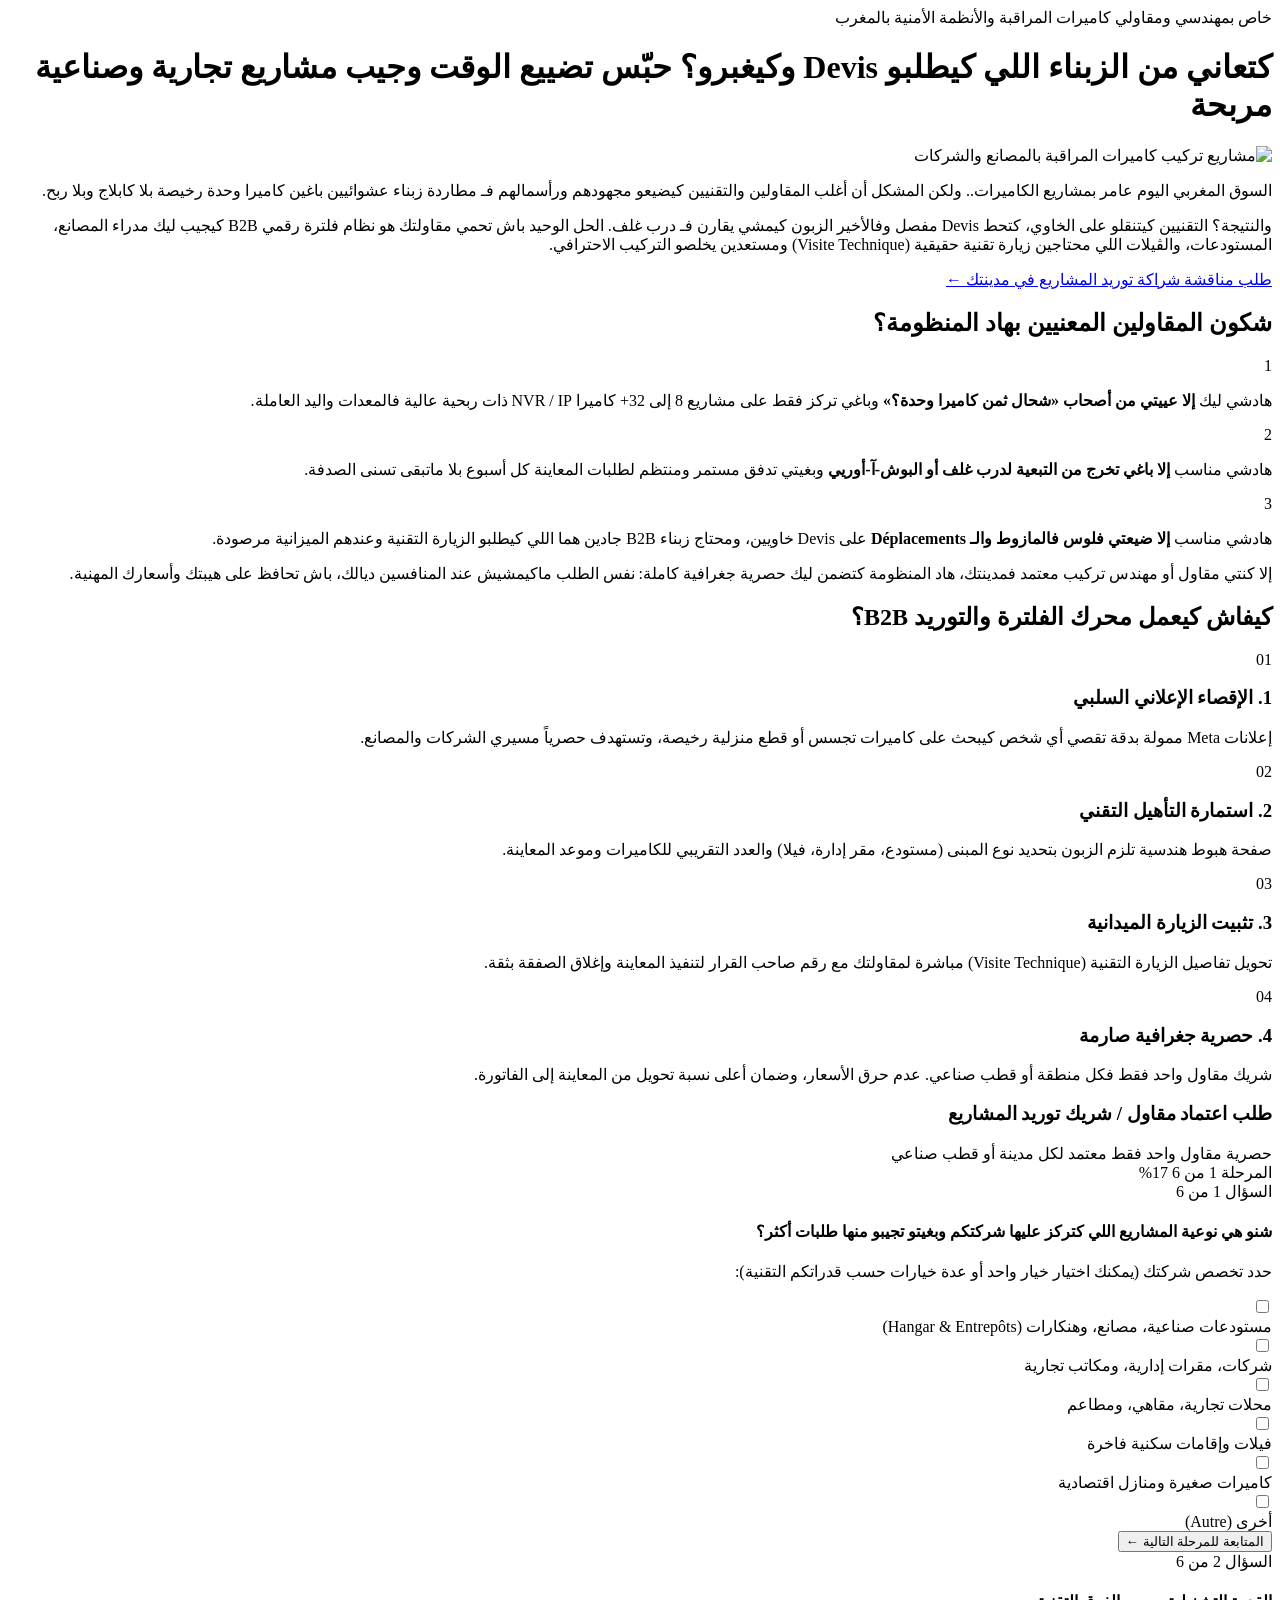
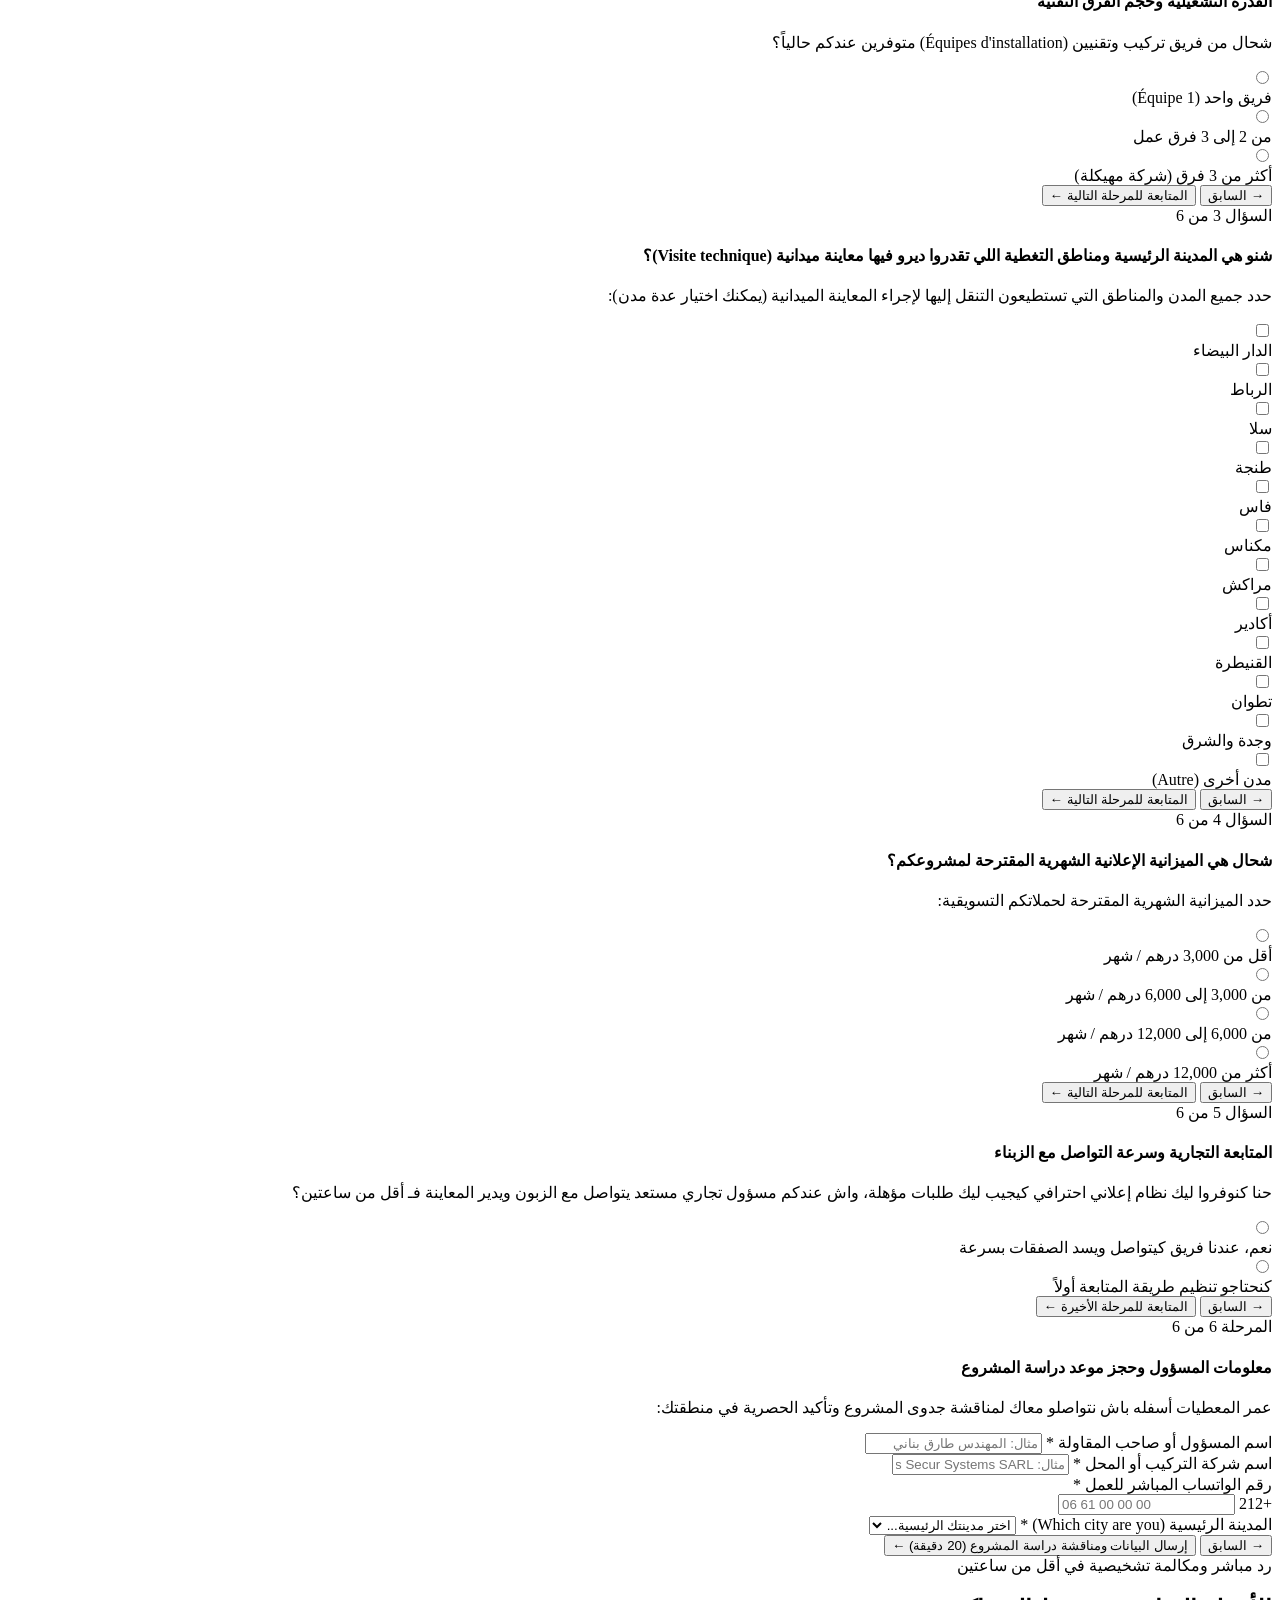
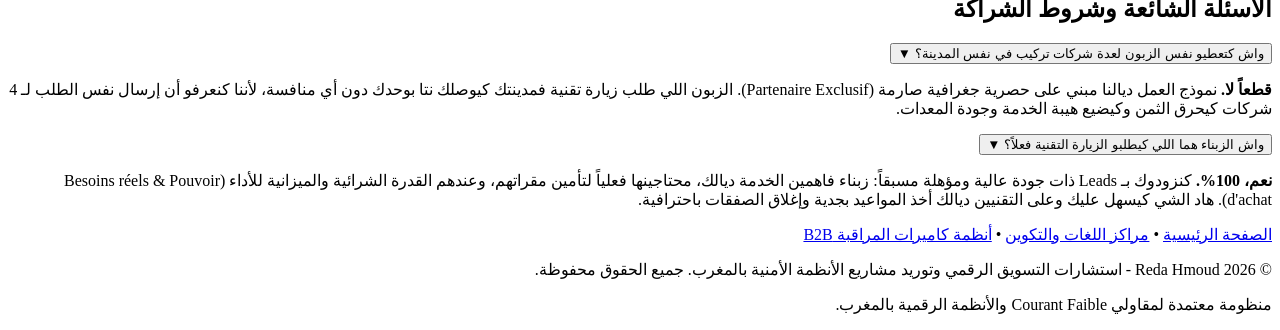
==== camera-securite.html @ 13c9cf86 "change all website" ====
<!DOCTYPE html>
<html lang="ar" dir="rtl">
<head>
  <meta charset="UTF-8">
  <meta name="viewport" content="width=device-width, initial-scale=1.0">
  <title>خطة توريد مشاريع كاميرات المراقبة B2B للمقاولين بالمغرب | رضا حمود</title>
  <meta name="description" content="منظومة توريد مشاريع أنظمة المراقبة بالفيديو والحماية B2B لمقاولي ومهندسي الكاميرات بالمغرب: مصانع، مستودعات، محلات تجارية، وفيلات فاخرة مع زيارات تقنية مؤكدة.">

  <!-- Favicon -->
  <link rel="icon" href="data:image/svg+xml,<svg xmlns='http://www.w3.org/2000/svg' viewBox='0 0 100 100'><circle cx='50' cy='50' r='45' fill='%230f2942'/><path d='M50 22 L75 34 L75 55 C75 70 50 82 50 82 C50 82 25 70 25 55 L25 34 Z' fill='%2316a34a'/></svg>">

  <!-- Open Graph -->
  <meta property="og:title" content="توريد مشاريع كاميرات المراقبة B2B لمقاولي ومهندسي الأنظمة الأمنية بالمغرب">
  <meta property="og:description" content="حبّس تضييع الوقت مع الفضوليين. استقبل طلبات تركيب ومعاينات ميدانية لمشاريع صناعية وتجارية مربحة.">
  <meta property="og:type" content="website">

  <!-- Google Fonts: Cairo & Alexandria -->
  <link rel="preconnect" href="https://fonts.googleapis.com">
  <link rel="preconnect" href="https://fonts.gstatic.com" crossorigin>
  <link href="https://fonts.googleapis.com/css2?family=Cairo:wght@400;500;600;700;800;900&family=Alexandria:wght@400;600;700;800&display=swap" rel="stylesheet">

  <!-- Main Stylesheet (Matching Centre de Langue Aesthetic) -->
  <link rel="stylesheet" href="assets/css/security-b2b.css">
</head>
<body>

  <div class="page-wrapper">

    <!-- MAIN ELEVATED CONTAINER CARD -->
    <main class="main-card">

      <!-- 1. TARGET CALLOUT PILL -->
      <div class="target-callout-wrapper">
        <div class="target-pill">
          <span>خاص بمهندسي ومقاولي كاميرات المراقبة والأنظمة الأمنية بالمغرب</span>
        </div>
      </div>

      <!-- 2. THE BIG PAIN HEADLINE -->
      <h1 class="main-headline">
        كتعاني من الزبناء اللي كيطلبو Devis وكيغبرو؟ <span class="highlight-amber">حبّس تضييع الوقت وجيب مشاريع تجارية وصناعية مربحة</span>
      </h1>

      <!-- 3. HERO UNIFIED CARD (IMAGE FIRST + TEXT DIRECTLY BENEATH) -->
      <section class="hero-unified-card" aria-label="عرض توضيحي لمشاريع أنظمة المراقبة">
        <div class="hero-image-wrap">
          <img 
            src="assets/images/camera-hero.jpg" 
            alt="مشاريع تركيب كاميرات المراقبة بالمصانع والشركات" 
            class="hero-classroom-img"
            loading="eager"
          >
        </div>

        <div class="brutal-subheadline">
          <p>السوق المغربي اليوم عامر بمشاريع الكاميرات.. ولكن المشكل أن أغلب المقاولين والتقنيين كيضيعو مجهودهم ورأسمالهم فـ مطاردة زبناء عشوائيين باغين كاميرا وحدة رخيصة بلا كابلاج وبلا ربح.</p>
          <p>والنتيجة؟ التقنيين كيتنقلو على الخاوي، كتحط Devis مفصل وفالأخير الزبون كيمشي يقارن فـ درب غلف. الحل الوحيد باش تحمي مقاولتك هو نظام فلترة رقمي B2B كيجيب ليك مدراء المصانع، المستودعات، والڤيلات اللي محتاجين زيارة تقنية حقيقية (Visite Technique) ومستعدين يخلصو التركيب الاحترافي.</p>
        </div>
      </section>

      <!-- 4. FAST-JUMP CTA BUTTON -->
      <div class="fast-jump-cta-wrap">
        <a href="#applicationSection" class="fast-jump-cta-btn">
          <span>طلب مناقشة شراكة توريد المشاريع في مدينتك</span>
          <span class="cta-arrow">←</span>
        </a>
      </div>

      <!-- 5. THE 3 QUALIFICATION SEGMENTATION CARDS -->
      <section class="segmentation-section">
        <h2 class="section-title-pill">
          <span>شكون المقاولين المعنيين بهاد المنظومة؟</span>
        </h2>

        <div class="cards-stack">
          <!-- Card 1 -->
          <div class="qualification-card">
            <div class="card-badge-num">1</div>
            <p>
              هادشي ليك <strong>إلا عييتي من أصحاب «شحال ثمن كاميرا وحدة؟»</strong> وباغي تركز فقط على مشاريع 8 إلى 32+ كاميرا NVR / IP ذات ربحية عالية فالمعدات واليد العاملة.
            </p>
          </div>

          <!-- Card 2 -->
          <div class="qualification-card">
            <div class="card-badge-num">2</div>
            <p>
              هادشي مناسب <strong>إلا باغي تخرج من التبعية لدرب غلف أو البوش-آ-أوريي</strong> وبغيتي تدفق مستمر ومنتظم لطلبات المعاينة كل أسبوع بلا ماتبقى تسنى الصدفة.
            </p>
          </div>

          <!-- Card 3 -->
          <div class="qualification-card">
            <div class="card-badge-num">3</div>
            <p>
              هادشي مناسب <strong>إلا ضيعتي فلوس فالمازوط والـ Déplacements</strong> على Devis خاويين، ومحتاج زبناء B2B جادين هما اللي كيطلبو الزيارة التقنية وعندهم الميزانية مرصودة.
            </p>
          </div>
        </div>
      </section>

      <!-- 6. THE BRIDGE / TRANSITION TEXT -->
      <div class="bridge-box">
        <p class="bridge-text">
          إلا كنتي مقاول أو مهندس تركيب معتمد فمدينتك، هاد المنظومة كتضمن ليك حصرية جغرافية كاملة: نفس الطلب ماكيمشيش عند المنافسين ديالك، باش تحافظ على هيبتك وأسعارك المهنية.
        </p>
      </div>

      <!-- 7. 4-PILLAR FILTRATION ENGINE -->
      <section class="engine-section">
        <h2 class="section-title-pill">
          <span>كيفاش كيعمل محرك الفلترة والتوريد B2B؟</span>
        </h2>

        <div class="engine-grid-2col">
          <div class="engine-card">
            <div class="engine-card-header">
              <span class="engine-step-icon">01</span>
              <h3 class="engine-card-title">1. الإقصاء الإعلاني السلبي</h3>
            </div>
            <p class="engine-card-desc">
              إعلانات Meta ممولة بدقة تقصي أي شخص كيبحث على كاميرات تجسس أو قطع منزلية رخيصة، وتستهدف حصرياً مسيري الشركات والمصانع.
            </p>
          </div>

          <div class="engine-card">
            <div class="engine-card-header">
              <span class="engine-step-icon">02</span>
              <h3 class="engine-card-title">2. استمارة التأهيل التقني</h3>
            </div>
            <p class="engine-card-desc">
              صفحة هبوط هندسية تلزم الزبون بتحديد نوع المبنى (مستودع، مقر إدارة، فيلا) والعدد التقريبي للكاميرات وموعد المعاينة.
            </p>
          </div>

          <div class="engine-card">
            <div class="engine-card-header">
              <span class="engine-step-icon">03</span>
              <h3 class="engine-card-title">3. تثبيت الزيارة الميدانية</h3>
            </div>
            <p class="engine-card-desc">
              تحويل تفاصيل الزيارة التقنية (Visite Technique) مباشرة لمقاولتك مع رقم صاحب القرار لتنفيذ المعاينة وإغلاق الصفقة بثقة.
            </p>
          </div>

          <div class="engine-card">
            <div class="engine-card-header">
              <span class="engine-step-icon">04</span>
              <h3 class="engine-card-title">4. حصرية جغرافية صارمة</h3>
            </div>
            <p class="engine-card-desc">
              شريك مقاول واحد فقط فكل منطقة أو قطب صناعي. عدم حرق الأسعار، وضمان أعلى نسبة تحويل من المعاينة إلى الفاتورة.
            </p>
          </div>
        </div>
      </section>

      <!-- 8. THE MAIN MULTI-STEP APPLICATION FORM SECTION -->
      <section class="booking-main-wrapper" id="applicationSection">
        <div class="booking-header">
          <h3 class="booking-title">طلب اعتماد مقاول / شريك توريد المشاريع</h3>
          <div class="scarcity-pill">
            <span>حصرية مقاول واحد فقط معتمد لكل مدينة أو قطب صناعي</span>
          </div>
        </div>

        <div class="form-status-alert" id="formAlertBox"></div>

        <!-- Multi-Step Form Container -->
        <form id="securityAppForm" class="multistep-form-container" novalidate>

          <!-- Progress bar & step indicator -->
          <div class="form-progress-wrap">
            <div class="progress-info-row">
              <span class="step-indicator-text" id="stepIndicatorText">المرحلة 1 من 6</span>
              <span class="step-percentage-text" id="stepPercentageText">17%</span>
            </div>
            <div class="progress-bar-track">
              <div class="progress-bar-fill" id="progressBarFill" style="width: 17%;"></div>
            </div>
          </div>

          <!-- Step 1: Project Selection (Filtre نوعية المشاريع) -->
          <div class="form-step active" data-step="1">
            <div class="step-header-box">
              <span class="step-badge">السؤال 1 من 6</span>
              <h4 class="step-question-title">شنو هي نوعية المشاريع اللي كتركز عليها شركتكم وبغيتو تجيبو منها طلبات أكثر؟</h4>
              <p class="step-question-desc">حدد تخصص شركتك (يمكنك اختيار خيار واحد أو عدة خيارات حسب قدراتكم التقنية):</p>
            </div>

            <div class="options-grid">
              <label class="option-card checkbox-type">
                <input type="checkbox" name="project_focus" value="مستودعات صناعية، مصانع، وهنكارات (Hangar & Entrepôts)">
                <div class="option-content">
                  <span class="option-indicator"></span>
                  <span class="option-label">مستودعات صناعية، مصانع، وهنكارات (Hangar & Entrepôts)</span>
                </div>
              </label>

              <label class="option-card checkbox-type">
                <input type="checkbox" name="project_focus" value="شركات، مقرات إدارية، ومكاتب تجارية">
                <div class="option-content">
                  <span class="option-indicator"></span>
                  <span class="option-label">شركات، مقرات إدارية، ومكاتب تجارية</span>
                </div>
              </label>

              <label class="option-card checkbox-type">
                <input type="checkbox" name="project_focus" value="محلات تجارية، مقاهي، ومطاعم">
                <div class="option-content">
                  <span class="option-indicator"></span>
                  <span class="option-label">محلات تجارية، مقاهي، ومطاعم</span>
                </div>
              </label>

              <label class="option-card checkbox-type">
                <input type="checkbox" name="project_focus" value="فيلات وإقامات سكنية فاخرة">
                <div class="option-content">
                  <span class="option-indicator"></span>
                  <span class="option-label">فيلات وإقامات سكنية فاخرة</span>
                </div>
              </label>

              <label class="option-card checkbox-type">
                <input type="checkbox" name="project_focus" value="كاميرات صغيرة ومنازل اقتصادية">
                <div class="option-content">
                  <span class="option-indicator"></span>
                  <span class="option-label">كاميرات صغيرة ومنازل اقتصادية</span>
                </div>
              </label>

              <label class="option-card checkbox-type">
                <input type="checkbox" name="project_focus" value="أخرى" id="projectAutreCheckbox">
                <div class="option-content">
                  <span class="option-indicator"></span>
                  <span class="option-label">أخرى (Autre)</span>
                </div>
              </label>
            </div>

            <div class="autre-specify-wrap" id="autreProjectWrap" style="display: none;">
              <input type="text" id="autreProjectInput" class="form-input" placeholder="حدد نوع المشاريع الأخرى التي تنفذونها...">
            </div>

            <div class="step-actions single-next">
              <button type="button" class="step-btn next-btn" data-next="2">
                <span>المتابعة للمرحلة التالية</span>
                <span class="btn-arrow">←</span>
              </button>
            </div>
          </div>

          <!-- Step 2: Operational Capacity (القدرة التشغيلية - فرق التركيب) -->
          <div class="form-step" data-step="2">
            <div class="step-header-box">
              <span class="step-badge">السؤال 2 من 6</span>
              <h4 class="step-question-title">القدرة التشغيلية وحجم الفرق التقنية</h4>
              <p class="step-question-desc">شحال من فريق تركيب وتقنيين (Équipes d'installation) متوفرين عندكم حالياً؟</p>
            </div>

            <div class="options-grid">
              <label class="option-card">
                <input type="radio" name="team_capacity" value="فريق واحد (1 Équipe)">
                <div class="option-content">
                  <span class="option-indicator"></span>
                  <span class="option-label">فريق واحد (1 Équipe)</span>
                </div>
              </label>

              <label class="option-card">
                <input type="radio" name="team_capacity" value="من 2 إلى 3 فرق عمل">
                <div class="option-content">
                  <span class="option-indicator"></span>
                  <span class="option-label">من 2 إلى 3 فرق عمل</span>
                </div>
              </label>

              <label class="option-card">
                <input type="radio" name="team_capacity" value="أكثر من 3 فرق (شركة مهيكلة)">
                <div class="option-content">
                  <span class="option-indicator"></span>
                  <span class="option-label">أكثر من 3 فرق (شركة مهيكلة)</span>
                </div>
              </label>
            </div>

            <div class="step-actions">
              <button type="button" class="step-btn prev-btn" data-prev="1">
                <span class="btn-arrow">→</span>
                <span>السابق</span>
              </button>
              <button type="button" class="step-btn next-btn" data-next="3">
                <span>المتابعة للمرحلة التالية</span>
                <span class="btn-arrow">←</span>
              </button>
            </div>
          </div>

          <!-- Step 3: Geographic Coverage (مناطق ومدن التغطية - خيارات متعددة منفصلة) -->
          <div class="form-step" data-step="3">
            <div class="step-header-box">
              <span class="step-badge">السؤال 3 من 6</span>
              <h4 class="step-question-title">شنو هي المدينة الرئيسية ومناطق التغطية اللي تقدروا ديرو فيها معاينة ميدانية (Visite technique)؟</h4>
              <p class="step-question-desc">حدد جميع المدن والمناطق التي تستطيعون التنقل إليها لإجراء المعاينة الميدانية (يمكنك اختيار عدة مدن):</p>
            </div>

            <div class="cities-grid">
              <label class="option-card checkbox-type">
                <input type="checkbox" name="coverage_cities" value="الدار البيضاء">
                <div class="option-content">
                  <span class="option-indicator"></span>
                  <span class="option-label">الدار البيضاء</span>
                </div>
              </label>

              <label class="option-card checkbox-type">
                <input type="checkbox" name="coverage_cities" value="الرباط">
                <div class="option-content">
                  <span class="option-indicator"></span>
                  <span class="option-label">الرباط</span>
                </div>
              </label>

              <label class="option-card checkbox-type">
                <input type="checkbox" name="coverage_cities" value="سلا">
                <div class="option-content">
                  <span class="option-indicator"></span>
                  <span class="option-label">سلا</span>
                </div>
              </label>

              <label class="option-card checkbox-type">
                <input type="checkbox" name="coverage_cities" value="طنجة">
                <div class="option-content">
                  <span class="option-indicator"></span>
                  <span class="option-label">طنجة</span>
                </div>
              </label>

              <label class="option-card checkbox-type">
                <input type="checkbox" name="coverage_cities" value="فاس">
                <div class="option-content">
                  <span class="option-indicator"></span>
                  <span class="option-label">فاس</span>
                </div>
              </label>

              <label class="option-card checkbox-type">
                <input type="checkbox" name="coverage_cities" value="مكناس">
                <div class="option-content">
                  <span class="option-indicator"></span>
                  <span class="option-label">مكناس</span>
                </div>
              </label>

              <label class="option-card checkbox-type">
                <input type="checkbox" name="coverage_cities" value="مراكش">
                <div class="option-content">
                  <span class="option-indicator"></span>
                  <span class="option-label">مراكش</span>
                </div>
              </label>

              <label class="option-card checkbox-type">
                <input type="checkbox" name="coverage_cities" value="أكادير">
                <div class="option-content">
                  <span class="option-indicator"></span>
                  <span class="option-label">أكادير</span>
                </div>
              </label>

              <label class="option-card checkbox-type">
                <input type="checkbox" name="coverage_cities" value="القنيطرة">
                <div class="option-content">
                  <span class="option-indicator"></span>
                  <span class="option-label">القنيطرة</span>
                </div>
              </label>

              <label class="option-card checkbox-type">
                <input type="checkbox" name="coverage_cities" value="تطوان">
                <div class="option-content">
                  <span class="option-indicator"></span>
                  <span class="option-label">تطوان</span>
                </div>
              </label>

              <label class="option-card checkbox-type">
                <input type="checkbox" name="coverage_cities" value="وجدة والشرق">
                <div class="option-content">
                  <span class="option-indicator"></span>
                  <span class="option-label">وجدة والشرق</span>
                </div>
              </label>

              <label class="option-card checkbox-type">
                <input type="checkbox" name="coverage_cities" value="أخرى" id="cityCoverageAutreCheckbox">
                <div class="option-content">
                  <span class="option-indicator"></span>
                  <span class="option-label">مدن أخرى (Autre)</span>
                </div>
              </label>
            </div>

            <div class="autre-specify-wrap" id="cityCoverageAutreWrap" style="display: none;">
              <input type="text" id="cityCoverageAutreInput" class="form-input" placeholder="اكتب أسماء المدن والمناطق الأخرى...">
            </div>

            <div class="step-actions">
              <button type="button" class="step-btn prev-btn" data-prev="2">
                <span class="btn-arrow">→</span>
                <span>السابق</span>
              </button>
              <button type="button" class="step-btn next-btn" data-next="4">
                <span>المتابعة للمرحلة التالية</span>
                <span class="btn-arrow">←</span>
              </button>
            </div>
          </div>

          <!-- Step 4: Monthly Ad Budget (الميزانية الإعلانية الشهرية المقترحة) -->
          <div class="form-step" data-step="4">
            <div class="step-header-box">
              <span class="step-badge">السؤال 4 من 6</span>
              <h4 class="step-question-title">شحال هي الميزانية الإعلانية الشهرية المقترحة لمشروعكم؟</h4>
              <p class="step-question-desc">حدد الميزانية الشهرية المقترحة لحملاتكم التسويقية:</p>
            </div>

            <div class="options-grid">
              <label class="option-card">
                <input type="radio" name="ad_budget" value="أقل من 3,000 درهم / شهر">
                <div class="option-content">
                  <span class="option-indicator"></span>
                  <span class="option-label">أقل من 3,000 درهم / شهر</span>
                </div>
              </label>

              <label class="option-card">
                <input type="radio" name="ad_budget" value="من 3,000 إلى 6,000 درهم / شهر">
                <div class="option-content">
                  <span class="option-indicator"></span>
                  <span class="option-label">من 3,000 إلى 6,000 درهم / شهر</span>
                </div>
              </label>

              <label class="option-card">
                <input type="radio" name="ad_budget" value="من 6,000 إلى 12,000 درهم / شهر">
                <div class="option-content">
                  <span class="option-indicator"></span>
                  <span class="option-label">من 6,000 إلى 12,000 درهم / شهر</span>
                </div>
              </label>

              <label class="option-card">
                <input type="radio" name="ad_budget" value="أكثر من 12,000 درهم / شهر">
                <div class="option-content">
                  <span class="option-indicator"></span>
                  <span class="option-label">أكثر من 12,000 درهم / شهر</span>
                </div>
              </label>
            </div>

            <div class="step-actions">
              <button type="button" class="step-btn prev-btn" data-prev="3">
                <span class="btn-arrow">→</span>
                <span>السابق</span>
              </button>
              <button type="button" class="step-btn next-btn" data-next="5">
                <span>المتابعة للمرحلة التالية</span>
                <span class="btn-arrow">←</span>
              </button>
            </div>
          </div>

          <!-- Step 5: Sales Process Alignment (المتابعة التجارية وسرعة التواصل) -->
          <div class="form-step" data-step="5">
            <div class="step-header-box">
              <span class="step-badge">السؤال 5 من 6</span>
              <h4 class="step-question-title">المتابعة التجارية وسرعة التواصل مع الزبناء</h4>
              <p class="step-question-desc">حنا كنوفروا ليك نظام إعلاني احترافي كيجيب ليك طلبات مؤهلة، واش عندكم مسؤول تجاري مستعد يتواصل مع الزبون ويدير المعاينة فـ أقل من ساعتين؟</p>
            </div>

            <div class="options-grid">
              <label class="option-card">
                <input type="radio" name="sales_process" value="نعم، عندنا فريق كيتواصل ويسد الصفقات بسرعة">
                <div class="option-content">
                  <span class="option-indicator"></span>
                  <span class="option-label">نعم، عندنا فريق كيتواصل ويسد الصفقات بسرعة</span>
                </div>
              </label>

              <label class="option-card">
                <input type="radio" name="sales_process" value="كنحتاجو تنظيم طريقة المتابعة أولاً">
                <div class="option-content">
                  <span class="option-indicator"></span>
                  <span class="option-label">كنحتاجو تنظيم طريقة المتابعة أولاً</span>
                </div>
              </label>
            </div>

            <div class="step-actions">
              <button type="button" class="step-btn prev-btn" data-prev="4">
                <span class="btn-arrow">→</span>
                <span>السابق</span>
              </button>
              <button type="button" class="step-btn next-btn" data-next="6">
                <span>المتابعة للمرحلة الأخيرة</span>
                <span class="btn-arrow">←</span>
              </button>
            </div>
          </div>

          <!-- Step 6: Contact Details & Strategic Session (معلومات المسؤول وحجز الموعد) -->
          <div class="form-step" data-step="6">
            <div class="step-header-box">
              <span class="step-badge">المرحلة 6 من 6</span>
              <h4 class="step-question-title">معلومات المسؤول وحجز موعد دراسة المشروع</h4>
              <p class="step-question-desc">عمر المعطيات أسفله باش نتواصلو معاك لمناقشة جدوى المشروع وتأكيد الحصرية في منطقتك:</p>
            </div>

            <div class="contact-fields-wrap">
              <!-- Full Name -->
              <div class="form-group">
                <label for="installerName" class="form-label">
                  <span>اسم المسؤول أو صاحب المقاولة</span>
                  <span class="required-star">*</span>
                </label>
                <input type="text" id="installerName" class="form-input" placeholder="مثال: المهندس طارق بناني" required>
              </div>

              <!-- Business Name -->
              <div class="form-group">
                <label for="installerCompany" class="form-label">
                  <span>اسم شركة التركيب أو المحل</span>
                  <span class="required-star">*</span>
                </label>
                <input type="text" id="installerCompany" class="form-input" placeholder="مثال: Atlas Secur Systems SARL" required>
              </div>

              <!-- Direct WhatsApp Number -->
              <div class="form-group">
                <label for="installerPhone" class="form-label">
                  <span>رقم الواتساب المباشر للعمل</span>
                  <span class="required-star">*</span>
                </label>
                <div class="phone-input-wrap">
                  <span class="phone-country-code">+212</span>
                  <input type="tel" id="installerPhone" class="form-input phone-input" placeholder="06 61 00 00 00" required>
                </div>
              </div>

              <!-- City Dropdown with separated cities -->
              <div class="form-group">
                <label for="installerCity" class="form-label">
                  <span>المدينة الرئيسية (Which city are you)</span>
                  <span class="required-star">*</span>
                </label>
                <select id="installerCity" class="form-select" required>
                  <option value="" disabled selected>اختر مدينتك الرئيسية...</option>
                  <option value="الدار البيضاء">الدار البيضاء</option>
                  <option value="الرباط">الرباط</option>
                  <option value="سلا">سلا</option>
                  <option value="طنجة">طنجة</option>
                  <option value="فاس">فاس</option>
                  <option value="مكناس">مكناس</option>
                  <option value="مراكش">مراكش</option>
                  <option value="أكادير">أكادير</option>
                  <option value="القنيطرة">القنيطرة</option>
                  <option value="تطوان">تطوان</option>
                  <option value="وجدة">وجدة</option>
                  <option value="مدينة أخرى">مدينة أخرى</option>
                </select>
              </div>

              <!-- Specify City if Autre -->
              <div class="form-group" id="cityAutreWrap" style="display: none;">
                <label for="cityAutreInput" class="form-label">
                  <span>حدد مدينتك:</span>
                  <span class="required-star">*</span>
                </label>
                <input type="text" id="cityAutreInput" class="form-input" placeholder="اكتب اسم مدينتك...">
              </div>
            </div>

            <div class="step-actions">
              <button type="button" class="step-btn prev-btn" data-prev="5">
                <span class="btn-arrow">→</span>
                <span>السابق</span>
              </button>
              <button type="submit" class="cta-submit-btn" id="btnSubmitForm">
                <span>إرسال البيانات ومناقشة دراسة المشروع (20 دقيقة)</span>
                <span class="cta-arrow">←</span>
              </button>
            </div>

            <!-- Trust Guarantees -->
            <div class="form-guarantee-row">
              <div class="guarantee-item">
                <span>رد مباشر ومكالمة تشخيصية في أقل من ساعتين</span>
              </div>
            </div>

          </div>

        </form>
      </section>

      <!-- 9. FAQ ACCORDION SECTION -->
      <section class="faq-main-wrapper" id="faqSection">
        <h2 class="section-title-pill">
          <span>الأسئلة الشائعة وشروط الشراكة</span>
        </h2>

        <div class="faq-accordion-list">
          <!-- FAQ 1 -->
          <div class="faq-item-card open">
            <button type="button" class="faq-question-btn">
              <span>واش كتعطيو نفس الزبون لعدة شركات تركيب في نفس المدينة؟</span>
              <span class="faq-chevron">▼</span>
            </button>
            <div class="faq-answer-pane">
              <p>
                <strong>قطعاً لا.</strong> نموذج العمل ديالنا مبني على حصرية جغرافية صارمة (Partenaire Exclusif). الزبون اللي طلب زيارة تقنية فمدينتك كيوصلك نتا بوحدك دون أي منافسة، لأننا كنعرفو أن إرسال نفس الطلب لـ 4 شركات كيحرق الثمن وكيضيع هيبة الخدمة وجودة المعدات.
              </p>
            </div>
          </div>

          <!-- FAQ 2 -->
          <div class="faq-item-card">
            <button type="button" class="faq-question-btn">
              <span>واش الزبناء هما اللي كيطلبو الزيارة التقنية فعلاً؟</span>
              <span class="faq-chevron">▼</span>
            </button>
            <div class="faq-answer-pane">
              <p>
                <strong>نعم، 100%.</strong> كنزودوك بـ Leads ذات جودة عالية ومؤهلة مسبقاً: زبناء فاهمين الخدمة ديالك، محتاجينها فعلياً لتأمين مقراتهم، وعندهم القدرة الشرائية والميزانية للأداء (Besoins réels & Pouvoir d'achat). هاد الشي كيسهل عليك وعلى التقنيين ديالك أخذ المواعيد بجدية وإغلاق الصفقات باحترافية.
              </p>
            </div>
          </div>
        </div>
      </section>

      <!-- 10. MINIMAL TRUST FOOTER -->
      <footer class="minimal-footer">
        <div class="footer-platform-nav">
          <a href="index.html" class="footer-platform-link">الصفحة الرئيسية</a>
          <span class="footer-sep">•</span>
          <a href="centre-de-langue.html" class="footer-platform-link">مراكز اللغات والتكوين</a>
          <span class="footer-sep">•</span>
          <a href="camera-securite.html" class="footer-platform-link">أنظمة كاميرات المراقبة B2B</a>
        </div>
        <p>© 2026 Reda Hmoud - استشارات التسويق الرقمي وتوريد مشاريع الأنظمة الأمنية بالمغرب. جميع الحقوق محفوظة.</p>
        <p>منظومة معتمدة لمقاولي Courant Faible والأنظمة الرقمية بالمغرب.</p>
      </footer>

    </main>

  </div>

  <!-- Scripts -->
  <script src="assets/js/security-b2b.js"></script>
</body>
</html>
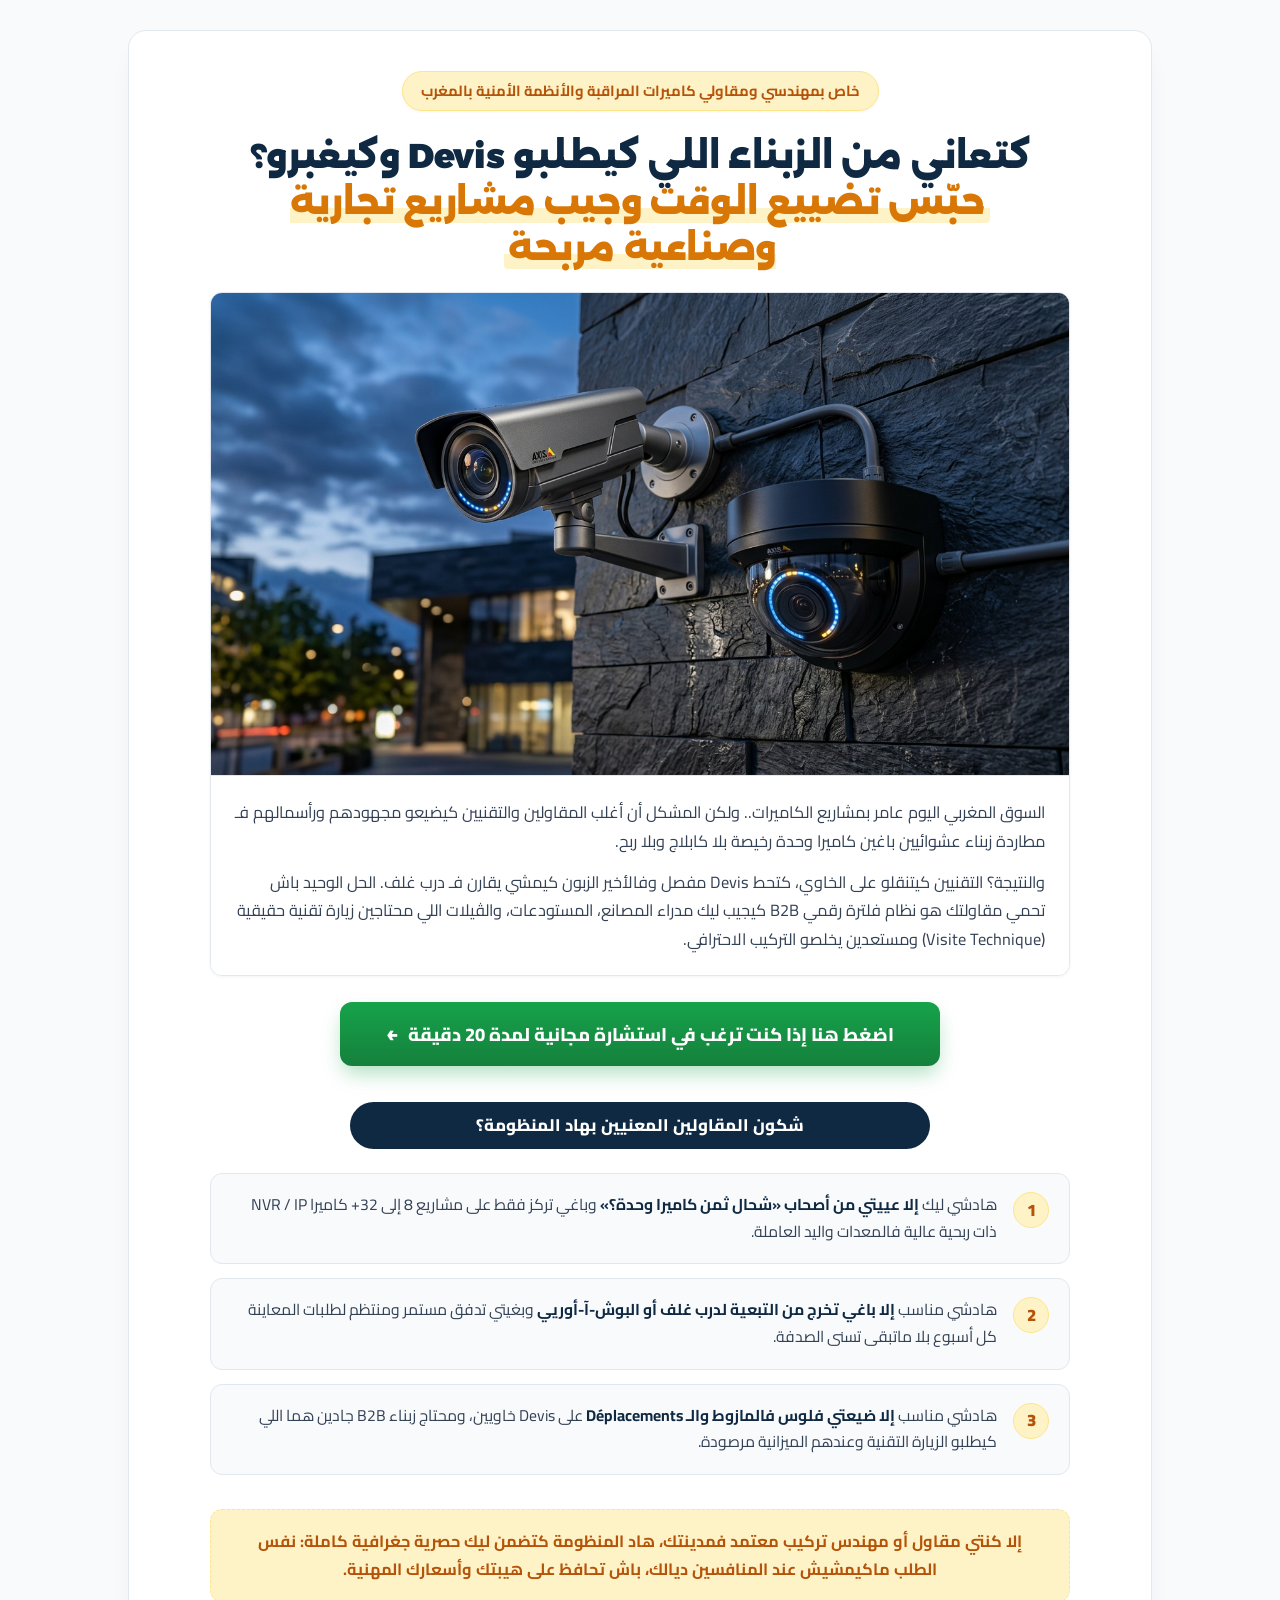
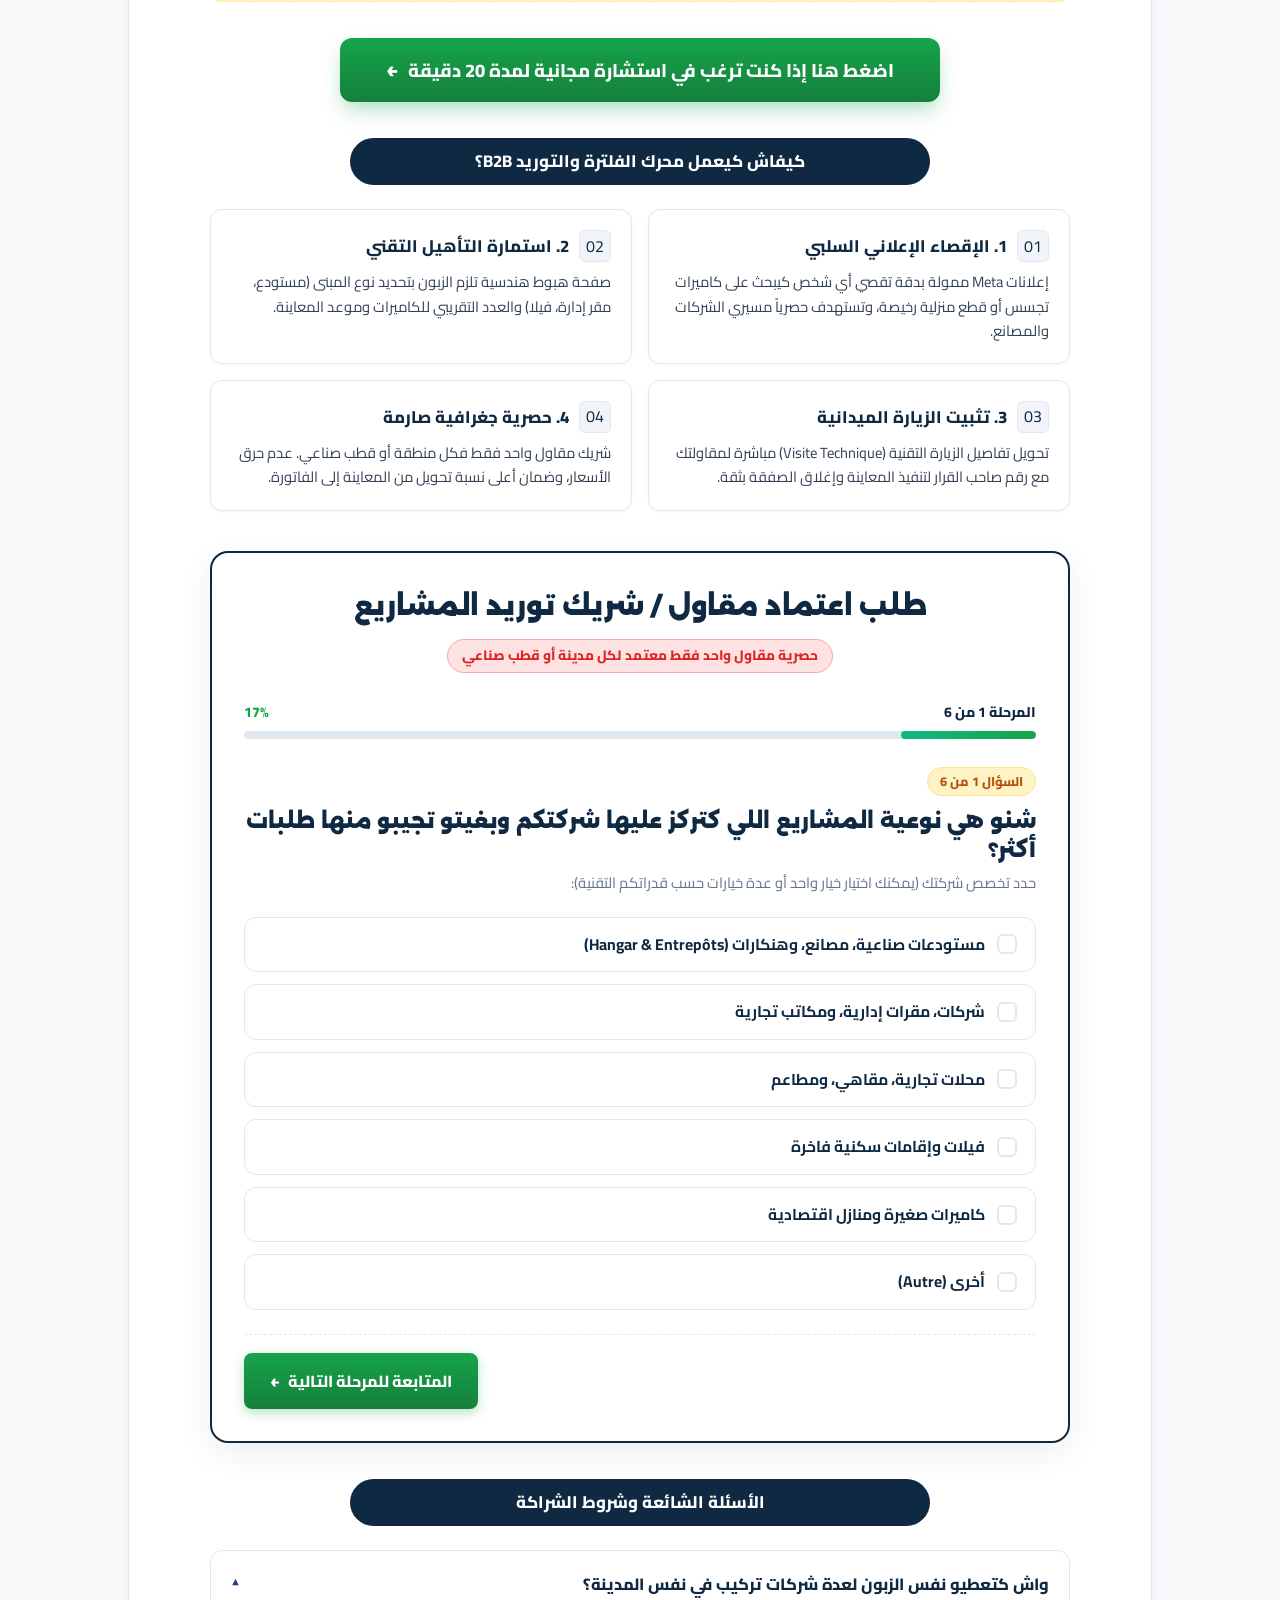
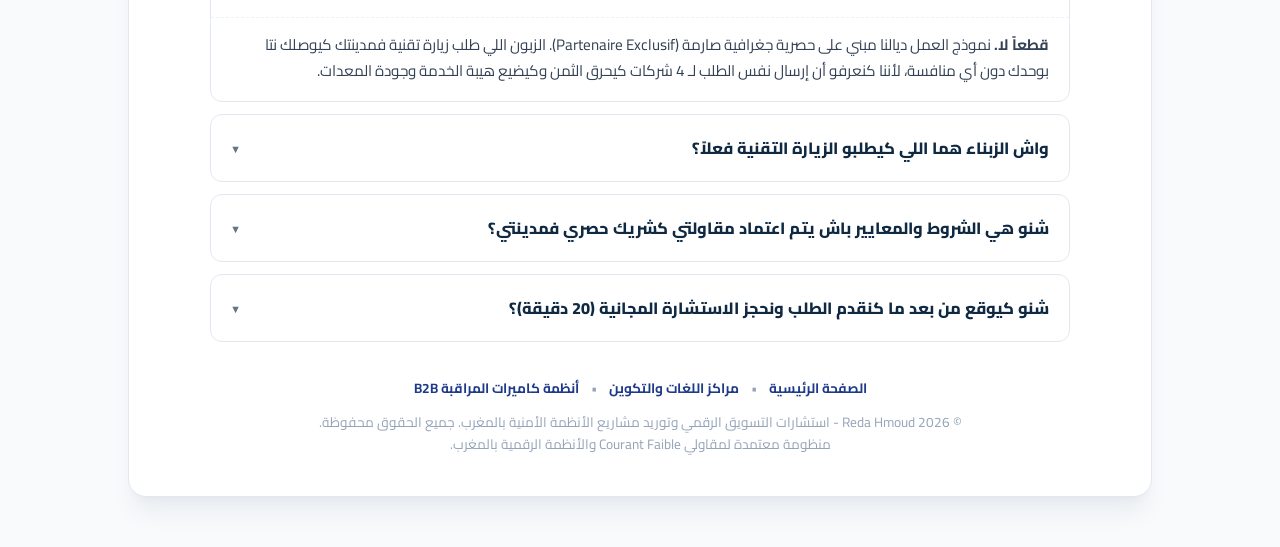
==== commit 5fc34785: "update" ====
--- a/camera-securite.html
+++ b/camera-securite.html
@@ -61,7 +61,7 @@
       <!-- 4. FAST-JUMP CTA BUTTON -->
       <div class="fast-jump-cta-wrap">
         <a href="#applicationSection" class="fast-jump-cta-btn">
-          <span>طلب مناقشة شراكة توريد المشاريع في مدينتك</span>
+          <span>اضغط هنا إذا كنت ترغب في استشارة مجانية لمدة 20 دقيقة</span>
           <span class="cta-arrow">←</span>
         </a>
       </div>
@@ -104,6 +104,14 @@
         <p class="bridge-text">
           إلا كنتي مقاول أو مهندس تركيب معتمد فمدينتك، هاد المنظومة كتضمن ليك حصرية جغرافية كاملة: نفس الطلب ماكيمشيش عند المنافسين ديالك، باش تحافظ على هيبتك وأسعارك المهنية.
         </p>
+      </div>
+
+      <!-- FAST-JUMP CTA BUTTON (AFTER EXCLUSIVITY TEXT) -->
+      <div class="fast-jump-cta-wrap">
+        <a href="#applicationSection" class="fast-jump-cta-btn">
+          <span>اضغط هنا إذا كنت ترغب في استشارة مجانية لمدة 20 دقيقة</span>
+          <span class="cta-arrow">←</span>
+        </a>
       </div>
 
       <!-- 7. 4-PILLAR FILTRATION ENGINE -->
@@ -637,6 +645,32 @@
               </p>
             </div>
           </div>
+
+          <!-- FAQ 3 -->
+          <div class="faq-item-card">
+            <button type="button" class="faq-question-btn">
+              <span>شنو هي الشروط والمعايير باش يتم اعتماد مقاولتي كشريك حصري فمدينتي؟</span>
+              <span class="faq-chevron">▼</span>
+            </button>
+            <div class="faq-answer-pane">
+              <p>
+                <strong>الجودة والجدية أولاً.</strong> كنشترطو توفر خبرة تقنية فعلية فتركيب وتثبيت الكاميرات والأنظمة الأمنية (IP / NVR / Câblage)، مع التزام تام باحترام مواعيد المعاينة الميدانية مع مسؤولي الشركات وتقديم ضمانات ما بعد البيع (SAV). حنا كنجيبو ليك مشاريع ذات قيمة عالية، ودورك هو إتمام العمل بأعلى المعايير المهنية.
+              </p>
+            </div>
+          </div>
+
+          <!-- FAQ 4 -->
+          <div class="faq-item-card">
+            <button type="button" class="faq-question-btn">
+              <span>شنو كيوقع من بعد ما كنقدم الطلب ونحجز الاستشارة المجانية (20 دقيقة)؟</span>
+              <span class="faq-chevron">▼</span>
+            </button>
+            <div class="faq-answer-pane">
+              <p>
+                <strong>جلسة استراتيجية عملية وبلا أي التزام.</strong> كنتواصلو معاك مباشرة في مكالمة هاتفية أو عبر Google Meet لمدة 20 دقيقة: كنتأكدو واش مدينتك أو منطقتك الصناعية باقا شاغرة، كنشوفو نوعية المشاريع اللي محتاجها (مستودعات، مصانع، مقرات شركات...)، وكنشرحو ليك بالتفصيل خطة التوريد ونموذج العمل المشترك باش تقرر واش المنظومة مناسبة لأهداف مقاولتك.
+              </p>
+            </div>
+          </div>
         </div>
       </section>
 
--- a/assets/css/security-b2b.css
+++ b/assets/css/security-b2b.css
@@ -0,0 +1,1066 @@
+/* ==========================================================================
+   B2B CCTV SECURITY INSTALLER LANDING PAGE
+   Stylesheet: assets/css/security-b2b.css
+   Style System: Matches Language Center Landing Page Aesthetic & Conversion Layout
+   Moroccan B2B High-Converting Direct-Response Style
+   ========================================================================== */
+
+@import url('https://fonts.googleapis.com/css2?family=Cairo:wght@400;500;600;700;800;900&family=Alexandria:wght@400;600;700;800&display=swap');
+
+:root {
+  /* Color Palette - Clean Elevated White & Light Slate */
+  --bg-page: #f8fafc;
+  --bg-card: #ffffff;
+  --bg-card-subtle: #f8fafc;
+
+  --text-primary: #0f2942;
+  --text-secondary: #334155;
+  --text-muted: #64748b;
+  --text-light: #94a3b8;
+
+  --brand-navy: #0f2942;
+  --brand-navy-light: #1e3a8a;
+
+  --amber-primary: #d97706;
+  --amber-hover: #b45309;
+  --amber-bg: #fef3c7;
+  --amber-border: #fde68a;
+
+  --emerald-primary: #16a34a;
+  --emerald-hover: #15803d;
+  --emerald-bg: #dcfce7;
+  --emerald-border: #86efac;
+
+  --accent-red: #dc2626;
+  --accent-red-bg: #fee2e2;
+  --accent-red-border: #fca5a5;
+
+  --border-light: #e2e8f0;
+  --border-subtle: #edf2f7;
+
+  /* Shadows */
+  --shadow-sm: 0 1px 3px 0 rgba(15, 41, 66, 0.05);
+  --shadow-md: 0 4px 6px -1px rgba(15, 41, 66, 0.07), 0 2px 4px -2px rgba(15, 41, 66, 0.05);
+  --shadow-card: 0 20px 25px -5px rgba(15, 41, 66, 0.06), 0 8px 10px -6px rgba(15, 41, 66, 0.04);
+  --shadow-cta: 0 10px 20px -3px rgba(22, 163, 74, 0.35);
+
+  /* Radii */
+  --radius-sm: 8px;
+  --radius-md: 12px;
+  --radius-lg: 18px;
+  --radius-pill: 9999px;
+
+  /* Typography */
+  --font-arabic: 'Cairo', 'Alexandria', sans-serif;
+  --font-display: 'Alexandria', 'Cairo', sans-serif;
+}
+
+*, *::before, *::after {
+  box-sizing: border-box;
+  margin: 0;
+  padding: 0;
+}
+
+html {
+  font-size: 16px;
+  scroll-behavior: smooth;
+  direction: rtl;
+}
+
+body {
+  font-family: var(--font-arabic);
+  background-color: var(--bg-page);
+  color: var(--text-primary);
+  line-height: 1.6;
+  direction: rtl;
+  text-align: right;
+  -webkit-font-smoothing: antialiased;
+  -moz-osx-font-smoothing: grayscale;
+  padding: 30px 16px 50px 16px;
+}
+
+/* Page Wrapper - Max 1024px */
+.page-wrapper {
+  width: 100%;
+  max-width: 1024px;
+  margin: 0 auto;
+}
+
+/* Main Elevated Card */
+.main-card {
+  background-color: var(--bg-card);
+  border: 1px solid var(--border-light);
+  border-radius: var(--radius-lg);
+  padding: 40px 36px;
+  box-shadow: var(--shadow-card);
+}
+
+@media (max-width: 768px) {
+  body {
+    padding: 16px 10px 40px 10px;
+  }
+  .main-card {
+    padding: 24px 18px;
+    border-radius: var(--radius-md);
+  }
+}
+
+/* Target Callout Pill */
+.target-callout-wrapper {
+  text-align: center;
+  margin-bottom: 22px;
+}
+
+.target-pill {
+  display: inline-flex;
+  align-items: center;
+  gap: 8px;
+  background-color: var(--amber-bg);
+  border: 1px solid var(--amber-border);
+  color: var(--amber-hover);
+  padding: 7px 18px;
+  border-radius: var(--radius-pill);
+  font-size: 0.92rem;
+  font-weight: 700;
+  box-shadow: 0 1px 3px rgba(217, 119, 6, 0.08);
+}
+
+/* The Big Pain Headline */
+.main-headline {
+  font-family: var(--font-display);
+  font-size: 2.15rem;
+  font-weight: 900;
+  line-height: 1.35;
+  color: var(--text-primary);
+  text-align: center;
+  margin-bottom: 20px;
+  letter-spacing: -0.4px;
+  max-width: 860px;
+  margin-left: auto;
+  margin-right: auto;
+}
+
+.main-headline .highlight-amber {
+  color: var(--amber-primary);
+  background: linear-gradient(180deg, rgba(254, 243, 199, 0) 65%, #fef3c7 65%);
+  padding: 0 4px;
+  border-radius: 4px;
+}
+
+@media (max-width: 768px) {
+  .main-headline {
+    font-size: 1.45rem;
+    line-height: 1.42;
+  }
+}
+
+/* Hero Unified Card: Image First + Brutal Text Beneath */
+.hero-unified-card {
+  max-width: 860px;
+  margin: 0 auto 26px auto;
+  background-color: #ffffff;
+  border: 1.5px solid var(--border-light);
+  border-radius: var(--radius-md);
+  overflow: hidden;
+  box-shadow: var(--shadow-sm);
+}
+
+.hero-image-wrap {
+  width: 100%;
+  overflow: hidden;
+  background-color: #0f172a;
+}
+
+.hero-classroom-img {
+  width: 100%;
+  height: auto;
+  aspect-ratio: 16 / 9;
+  object-fit: cover;
+  display: block;
+  transition: transform 0.3s ease;
+}
+
+.hero-unified-card:hover .hero-classroom-img {
+  transform: scale(1.012);
+}
+
+.hero-unified-card .brutal-subheadline {
+  padding: 22px 24px;
+  font-size: 1.02rem;
+  line-height: 1.75;
+  color: var(--text-secondary);
+  border-top: 1px solid var(--border-light);
+  background-color: #ffffff;
+}
+
+.hero-unified-card .brutal-subheadline p {
+  margin-bottom: 12px;
+}
+
+.hero-unified-card .brutal-subheadline p:last-child {
+  margin-bottom: 0;
+}
+
+/* Fast-Jump CTA Button */
+.fast-jump-cta-wrap {
+  text-align: center;
+  margin: 0 auto 36px auto;
+  max-width: 600px;
+}
+
+.fast-jump-cta-btn {
+  display: flex;
+  align-items: center;
+  justify-content: center;
+  gap: 10px;
+  width: 100%;
+  background: linear-gradient(180deg, #16a34a 0%, #15803d 100%);
+  border: none;
+  color: #ffffff;
+  padding: 16px 20px;
+  border-radius: var(--radius-md);
+  font-size: 1.15rem;
+  font-weight: 800;
+  font-family: var(--font-arabic);
+  cursor: pointer;
+  text-decoration: none;
+  box-shadow: var(--shadow-cta);
+  transition: all 0.2s ease;
+}
+
+.fast-jump-cta-btn:hover {
+  background: linear-gradient(180deg, #15803d 0%, #166534 100%);
+  transform: translateY(-2px);
+  box-shadow: 0 12px 24px -3px rgba(22, 163, 74, 0.45);
+}
+
+.cta-arrow {
+  display: inline-block;
+  font-size: 1.25rem;
+  transition: transform 0.2s ease;
+}
+
+.fast-jump-cta-btn:hover .cta-arrow {
+  transform: translateX(-4px);
+}
+
+/* Section Title Pill */
+.section-title-pill {
+  display: flex;
+  align-items: center;
+  justify-content: center;
+  gap: 8px;
+  background-color: var(--brand-navy);
+  color: #ffffff;
+  padding: 10px 20px;
+  border-radius: var(--radius-pill);
+  font-size: 1.05rem;
+  font-weight: 800;
+  max-width: 580px;
+  margin: 0 auto 24px auto;
+  text-align: center;
+}
+
+/* Qualification & Problems Cards Stack */
+.segmentation-section {
+  max-width: 860px;
+  margin: 0 auto 34px auto;
+}
+
+.cards-stack {
+  display: flex;
+  flex-direction: column;
+  gap: 14px;
+}
+
+.qualification-card {
+  display: flex;
+  align-items: flex-start;
+  gap: 16px;
+  background-color: var(--bg-card-subtle);
+  border: 1.5px solid var(--border-light);
+  border-radius: var(--radius-md);
+  padding: 18px 20px;
+  transition: border-color 0.2s ease, transform 0.2s ease;
+}
+
+.qualification-card:hover {
+  border-color: var(--amber-border);
+  transform: translateX(-3px);
+  background-color: #ffffff;
+}
+
+.card-badge-num {
+  width: 36px;
+  height: 36px;
+  border-radius: 50%;
+  background-color: var(--amber-bg);
+  border: 1.5px solid var(--amber-border);
+  color: var(--amber-hover);
+  display: flex;
+  align-items: center;
+  justify-content: center;
+  font-weight: 900;
+  font-size: 1.05rem;
+  flex-shrink: 0;
+}
+
+.qualification-card p {
+  font-size: 0.98rem;
+  line-height: 1.7;
+  color: var(--text-secondary);
+}
+
+.qualification-card strong {
+  color: var(--text-primary);
+}
+
+/* The Bridge Box */
+.bridge-box {
+  max-width: 860px;
+  margin: 0 auto 36px auto;
+  background-color: var(--amber-bg);
+  border: 1.5px dashed var(--amber-border);
+  border-radius: var(--radius-md);
+  padding: 18px 24px;
+  text-align: center;
+}
+
+.bridge-text {
+  font-size: 1.02rem;
+  font-weight: 700;
+  color: var(--amber-hover);
+  line-height: 1.7;
+}
+
+/* 4-Pillar Filtration Engine */
+.engine-section {
+  max-width: 860px;
+  margin: 0 auto 40px auto;
+}
+
+.engine-grid-2col {
+  display: grid;
+  grid-template-columns: repeat(2, 1fr);
+  gap: 16px;
+}
+
+@media (max-width: 768px) {
+  .engine-grid-2col {
+    grid-template-columns: 1fr;
+  }
+}
+
+.engine-card {
+  background-color: #ffffff;
+  border: 1.5px solid var(--border-light);
+  border-radius: var(--radius-md);
+  padding: 20px;
+  display: flex;
+  flex-direction: column;
+  gap: 8px;
+  box-shadow: var(--shadow-sm);
+  transition: transform 0.2s ease, border-color 0.2s ease;
+}
+
+.engine-card:hover {
+  transform: translateY(-2px);
+  border-color: var(--brand-navy-light);
+}
+
+.engine-card-header {
+  display: flex;
+  align-items: center;
+  gap: 10px;
+}
+
+.engine-step-icon {
+  width: 32px;
+  height: 32px;
+  border-radius: 6px;
+  background: #f1f5f9;
+  border: 1px solid var(--border-light);
+  display: flex;
+  align-items: center;
+  justify-content: center;
+  font-size: 1rem;
+}
+
+.engine-card-title {
+  font-size: 1.05rem;
+  font-weight: 800;
+  color: var(--brand-navy);
+}
+
+.engine-card-desc {
+  font-size: 0.92rem;
+  color: var(--text-secondary);
+  line-height: 1.65;
+}
+
+/* Main Booking / Application Wrapper */
+.booking-main-wrapper {
+  max-width: 860px;
+  margin: 0 auto 36px auto;
+  background-color: #ffffff;
+  border: 2px solid var(--brand-navy);
+  border-radius: var(--radius-lg);
+  padding: 32px;
+  box-shadow: 0 10px 30px rgba(15, 41, 66, 0.08);
+}
+
+@media (max-width: 768px) {
+  .booking-main-wrapper {
+    padding: 20px 16px;
+    border-radius: var(--radius-md);
+  }
+}
+
+.booking-header {
+  text-align: center;
+  margin-bottom: 28px;
+}
+
+.booking-title {
+  font-family: var(--font-display);
+  font-size: 1.65rem;
+  font-weight: 900;
+  color: var(--brand-navy);
+  margin-bottom: 12px;
+}
+
+.scarcity-pill {
+  display: inline-flex;
+  align-items: center;
+  gap: 6px;
+  background-color: var(--accent-red-bg);
+  border: 1px solid var(--accent-red-border);
+  color: var(--accent-red);
+  padding: 5px 14px;
+  border-radius: var(--radius-pill);
+  font-size: 0.85rem;
+  font-weight: 800;
+}
+
+/* Multi-Step Form Container */
+.multistep-form-container {
+  display: flex;
+  flex-direction: column;
+}
+
+/* Progress bar & step indicator */
+.form-progress-wrap {
+  margin-bottom: 28px;
+}
+
+.progress-info-row {
+  display: flex;
+  justify-content: space-between;
+  align-items: center;
+  margin-bottom: 8px;
+}
+
+.step-indicator-text {
+  font-size: 0.88rem;
+  font-weight: 800;
+  color: var(--brand-navy);
+}
+
+.step-percentage-text {
+  font-size: 0.88rem;
+  font-weight: 800;
+  color: var(--emerald-primary);
+}
+
+.progress-bar-track {
+  width: 100%;
+  height: 8px;
+  background-color: var(--border-light);
+  border-radius: var(--radius-pill);
+  overflow: hidden;
+}
+
+.progress-bar-fill {
+  height: 100%;
+  background: linear-gradient(90deg, #10b981 0%, #16a34a 100%);
+  border-radius: var(--radius-pill);
+  transition: width 0.35s cubic-bezier(0.4, 0, 0.2, 1);
+}
+
+/* Form Steps */
+.form-step {
+  display: none;
+}
+
+.form-step.active {
+  display: block;
+  animation: stepFadeIn 0.3s ease-out;
+}
+
+@keyframes stepFadeIn {
+  from {
+    opacity: 0;
+    transform: translateY(8px);
+  }
+  to {
+    opacity: 1;
+    transform: translateY(0);
+  }
+}
+
+.step-error-shake {
+  animation: stepShake 0.45s cubic-bezier(0.36, 0.07, 0.19, 0.97) both;
+}
+
+@keyframes stepShake {
+  10%, 90% { transform: translate3d(-2px, 0, 0); }
+  20%, 80% { transform: translate3d(4px, 0, 0); }
+  30%, 50%, 70% { transform: translate3d(-6px, 0, 0); }
+  40%, 60% { transform: translate3d(6px, 0, 0); }
+}
+
+.step-header-box {
+  margin-bottom: 22px;
+  text-align: right;
+}
+
+.step-badge {
+  display: inline-block;
+  font-size: 0.8rem;
+  font-weight: 800;
+  padding: 3px 12px;
+  border-radius: var(--radius-pill);
+  background-color: var(--amber-bg);
+  color: var(--amber-hover);
+  border: 1px solid var(--amber-border);
+  margin-bottom: 10px;
+}
+
+.step-question-title {
+  font-family: var(--font-display);
+  font-size: 1.28rem;
+  font-weight: 900;
+  color: var(--text-primary);
+  line-height: 1.45;
+  margin-bottom: 6px;
+}
+
+.step-question-desc {
+  font-size: 0.92rem;
+  color: var(--text-muted);
+  line-height: 1.6;
+}
+
+/* Options Grid & Option Cards */
+.options-grid {
+  display: flex;
+  flex-direction: column;
+  gap: 12px;
+  margin-bottom: 18px;
+}
+
+.option-card {
+  display: flex;
+  align-items: center;
+  background-color: #ffffff;
+  border: 1.5px solid var(--border-light);
+  border-radius: var(--radius-md);
+  padding: 15px 18px;
+  cursor: pointer;
+  transition: all 0.2s ease;
+  user-select: none;
+  position: relative;
+}
+
+.option-card:hover {
+  border-color: var(--brand-navy-light);
+  background-color: var(--bg-card-subtle);
+}
+
+.option-card.selected,
+.option-card:has(input:checked) {
+  border-color: var(--emerald-primary);
+  background-color: var(--emerald-bg);
+}
+
+.option-card input[type="radio"],
+.option-card input[type="checkbox"] {
+  position: absolute;
+  opacity: 0;
+  pointer-events: none;
+}
+
+.option-content {
+  display: flex;
+  align-items: center;
+  gap: 12px;
+  width: 100%;
+  pointer-events: none;
+}
+
+.option-indicator {
+  width: 20px;
+  height: 20px;
+  border-radius: 50%;
+  border: 2px solid var(--border-light);
+  background-color: #ffffff;
+  display: flex;
+  align-items: center;
+  justify-content: center;
+  flex-shrink: 0;
+  transition: all 0.2s ease;
+}
+
+.option-indicator::after {
+  content: '';
+  width: 10px;
+  height: 10px;
+  border-radius: 50%;
+  background-color: var(--emerald-primary);
+  transform: scale(0);
+  transition: transform 0.2s ease;
+}
+
+.option-card.selected .option-indicator,
+.option-card:has(input:checked) .option-indicator {
+  border-color: var(--emerald-primary);
+}
+
+.option-card.selected .option-indicator::after,
+.option-card:has(input:checked) .option-indicator::after {
+  transform: scale(1);
+}
+
+.option-card.checkbox-type .option-indicator {
+  border-radius: 6px;
+}
+
+.option-card.checkbox-type.selected .option-indicator::after,
+.option-card.checkbox-type:has(input:checked) .option-indicator::after {
+  border-radius: 2px;
+}
+
+.option-label {
+  font-size: 0.98rem;
+  font-weight: 700;
+  color: var(--text-primary);
+  line-height: 1.5;
+}
+
+.option-badge-highlight {
+  font-size: 0.74rem;
+  font-weight: 800;
+  background: var(--amber-bg);
+  color: var(--amber-hover);
+  border: 1px solid var(--amber-border);
+  padding: 3px 10px;
+  border-radius: var(--radius-pill);
+  margin-right: auto;
+  white-space: nowrap;
+}
+
+.autre-specify-wrap {
+  margin-top: 10px;
+  margin-bottom: 16px;
+}
+
+/* Sub-questions in steps */
+.step-subquestion-wrap {
+  margin-top: 24px;
+  padding-top: 20px;
+  border-top: 1px dashed var(--border-light);
+}
+
+.subquestion-title {
+  font-family: var(--font-display);
+  font-size: 1.08rem;
+  font-weight: 800;
+  color: var(--text-primary);
+  margin-bottom: 14px;
+  line-height: 1.45;
+}
+
+/* Step Navigation Buttons */
+.step-actions {
+  display: flex;
+  align-items: center;
+  justify-content: space-between;
+  gap: 14px;
+  margin-top: 24px;
+  padding-top: 18px;
+  border-top: 1px dashed var(--border-light);
+}
+
+.step-actions.single-next {
+  justify-content: flex-end;
+}
+
+.step-btn {
+  display: inline-flex;
+  align-items: center;
+  gap: 8px;
+  padding: 13px 26px;
+  border-radius: var(--radius-sm);
+  font-size: 1rem;
+  font-weight: 800;
+  font-family: var(--font-arabic);
+  cursor: pointer;
+  border: none;
+  transition: all 0.2s ease;
+}
+
+.step-btn.prev-btn {
+  background-color: #f1f5f9;
+  color: var(--text-secondary);
+  border: 1.5px solid var(--border-light);
+}
+
+.step-btn.prev-btn:hover {
+  background-color: #e2e8f0;
+  color: var(--text-primary);
+}
+
+.step-btn.next-btn {
+  background: linear-gradient(180deg, #16a34a 0%, #15803d 100%);
+  color: #ffffff;
+  box-shadow: 0 4px 12px rgba(22, 163, 74, 0.3);
+  margin-right: auto;
+}
+
+.step-btn.next-btn:hover {
+  background: linear-gradient(180deg, #15803d 0%, #166534 100%);
+  transform: translateY(-2px);
+  box-shadow: 0 8px 18px rgba(22, 163, 74, 0.4);
+}
+
+.btn-arrow {
+  display: inline-block;
+  transition: transform 0.2s ease;
+}
+
+.next-btn:hover .btn-arrow {
+  transform: translateX(-4px);
+}
+
+.prev-btn:hover .btn-arrow {
+  transform: translateX(4px);
+}
+
+/* Cities Grid (Step 3 Multi-Choice) */
+.cities-grid {
+  display: grid;
+  grid-template-columns: repeat(2, 1fr);
+  gap: 12px;
+  margin-bottom: 16px;
+}
+
+@media (max-width: 640px) {
+  .cities-grid {
+    grid-template-columns: 1fr;
+    gap: 10px;
+  }
+}
+
+/* Premium Form Controls & Groups */
+.form-group {
+  display: flex;
+  flex-direction: column;
+  gap: 8px;
+  text-align: right;
+  width: 100%;
+}
+
+.form-label {
+  font-size: 0.95rem;
+  font-weight: 800;
+  color: var(--brand-navy);
+  display: flex;
+  align-items: center;
+  gap: 6px;
+  line-height: 1.4;
+}
+
+.form-label-icon {
+  font-size: 1rem;
+}
+
+.form-label .required-star {
+  color: var(--accent-red);
+  font-weight: 900;
+}
+
+.form-input,
+.form-select {
+  width: 100%;
+  padding: 14px 16px;
+  font-size: 0.98rem;
+  font-family: var(--font-arabic);
+  font-weight: 600;
+  border: 1.5px solid var(--border-light);
+  border-radius: var(--radius-sm);
+  background-color: #ffffff;
+  color: var(--text-primary);
+  transition: all 0.2s ease;
+  direction: rtl;
+  box-shadow: var(--shadow-sm);
+}
+
+.form-select {
+  appearance: none;
+  background-image: url("data:image/svg+xml,%3Csvg xmlns='http://www.w3.org/2000/svg' fill='none' viewBox='0 0 24 24' stroke='%230f2942'%3E%3Cpath stroke-linecap='round' stroke-linejoin='round' stroke-width='2.5' d='M19 9l-7 7-7-7'%3E%3C/path%3E%3C/svg%3E");
+  background-repeat: no-repeat;
+  background-position: left 14px center;
+  background-size: 16px 16px;
+  padding-left: 42px;
+  cursor: pointer;
+}
+
+.form-input:focus,
+.form-select:focus {
+  outline: none;
+  border-color: var(--brand-navy-light);
+  box-shadow: 0 0 0 3px rgba(30, 58, 138, 0.12);
+  background-color: #ffffff;
+}
+
+.form-input::placeholder {
+  color: var(--text-light);
+  font-size: 0.92rem;
+  font-weight: 500;
+}
+
+/* Phone input wrap */
+.phone-input-wrap {
+  position: relative;
+  display: flex;
+  align-items: center;
+  width: 100%;
+}
+
+.phone-country-code {
+  position: absolute;
+  left: 14px;
+  direction: ltr;
+  font-size: 0.92rem;
+  font-weight: 800;
+  color: var(--brand-navy);
+  display: flex;
+  align-items: center;
+  gap: 6px;
+  pointer-events: none;
+  background-color: #f1f5f9;
+  padding: 4px 10px;
+  border-radius: 6px;
+  border: 1px solid var(--border-light);
+}
+
+.form-input.phone-input {
+  padding-left: 104px;
+  direction: ltr;
+  text-align: right;
+  letter-spacing: 0.5px;
+}
+
+/* Premium Contact Fields Wrap (Step 6) */
+.contact-fields-wrap {
+  display: flex;
+  flex-direction: column;
+  gap: 20px;
+  background-color: #f8fafc;
+  border: 1.5px solid var(--border-light);
+  border-radius: var(--radius-md);
+  padding: 24px 22px;
+  margin-top: 10px;
+  box-shadow: inset 0 1px 3px rgba(15, 41, 66, 0.03);
+}
+
+@media (max-width: 640px) {
+  .contact-fields-wrap {
+    padding: 18px 14px;
+    gap: 16px;
+  }
+}
+
+/* Submit Button */
+.cta-submit-btn {
+  margin-top: 10px;
+  width: 100%;
+  background: linear-gradient(180deg, #16a34a 0%, #15803d 100%);
+  border: none;
+  color: #ffffff;
+  padding: 16px 20px;
+  border-radius: var(--radius-md);
+  font-size: 1.15rem;
+  font-weight: 800;
+  font-family: var(--font-arabic);
+  cursor: pointer;
+  box-shadow: var(--shadow-cta);
+  transition: all 0.2s ease;
+  display: flex;
+  align-items: center;
+  justify-content: center;
+  gap: 10px;
+}
+
+.cta-submit-btn:hover {
+  background: linear-gradient(180deg, #15803d 0%, #166534 100%);
+  transform: translateY(-2px);
+  box-shadow: 0 12px 24px -3px rgba(22, 163, 74, 0.45);
+}
+
+.cta-submit-btn:active {
+  transform: translateY(0);
+}
+
+.cta-submit-btn:disabled {
+  opacity: 0.7;
+  cursor: not-allowed;
+  transform: none;
+}
+
+/* Status / Alert Messages */
+.form-status-alert {
+  display: none;
+  padding: 12px 16px;
+  border-radius: var(--radius-sm);
+  font-size: 0.92rem;
+  font-weight: 700;
+  text-align: center;
+}
+
+.form-status-alert.error {
+  display: block;
+  background-color: var(--accent-red-bg);
+  border: 1px solid var(--accent-red-border);
+  color: var(--accent-red);
+}
+
+.form-status-alert.success {
+  display: block;
+  background-color: var(--emerald-bg);
+  border: 1px solid var(--emerald-border);
+  color: var(--emerald-primary);
+}
+
+/* Form Trust Guarantees */
+.form-guarantee-row {
+  margin-top: 14px;
+  display: flex;
+  align-items: center;
+  justify-content: center;
+  flex-wrap: wrap;
+  gap: 16px;
+  font-size: 0.85rem;
+  color: var(--text-muted);
+  font-weight: 600;
+}
+
+.guarantee-item {
+  display: flex;
+  align-items: center;
+  gap: 6px;
+}
+
+.guarantee-icon {
+  color: var(--emerald-primary);
+  font-size: 0.9rem;
+}
+
+/* FAQ Accordion Section */
+.faq-main-wrapper {
+  max-width: 860px;
+  margin: 0 auto 36px auto;
+}
+
+.faq-accordion-list {
+  display: flex;
+  flex-direction: column;
+  gap: 12px;
+}
+
+.faq-item-card {
+  background-color: #ffffff;
+  border: 1.5px solid var(--border-light);
+  border-radius: var(--radius-md);
+  overflow: hidden;
+  transition: border-color 0.2s ease;
+}
+
+.faq-item-card:hover {
+  border-color: var(--brand-navy-light);
+}
+
+.faq-question-btn {
+  width: 100%;
+  padding: 18px 20px;
+  background: transparent;
+  border: none;
+  color: var(--text-primary);
+  font-family: var(--font-arabic);
+  font-size: 1.02rem;
+  font-weight: 800;
+  text-align: right;
+  display: flex;
+  align-items: center;
+  justify-content: space-between;
+  cursor: pointer;
+  direction: rtl;
+}
+
+.faq-chevron {
+  font-size: 0.95rem;
+  color: var(--text-muted);
+  transition: transform 0.2s ease;
+}
+
+.faq-item-card.open .faq-chevron {
+  transform: rotate(180deg);
+  color: var(--brand-navy-light);
+}
+
+.faq-answer-pane {
+  display: none;
+  padding: 0 20px 18px 20px;
+  font-size: 0.95rem;
+  color: var(--text-secondary);
+  line-height: 1.7;
+  border-top: 1px dashed var(--border-subtle);
+  padding-top: 14px;
+}
+
+.faq-item-card.open .faq-answer-pane {
+  display: block;
+}
+
+/* Minimal Footer */
+.minimal-footer {
+  margin-top: 32px;
+  text-align: center;
+  font-size: 0.85rem;
+  color: var(--text-light);
+  line-height: 1.6;
+}
+
+.footer-platform-nav {
+  display: flex;
+  align-items: center;
+  justify-content: center;
+  flex-wrap: wrap;
+  gap: 12px;
+  margin-bottom: 12px;
+  font-size: 0.85rem;
+}
+
+.footer-platform-link {
+  color: var(--brand-navy-light);
+  text-decoration: none;
+  font-weight: 700;
+}
+
+.footer-platform-link:hover {
+  text-decoration: underline;
+}
+
+.footer-sep {
+  color: var(--text-light);
+}
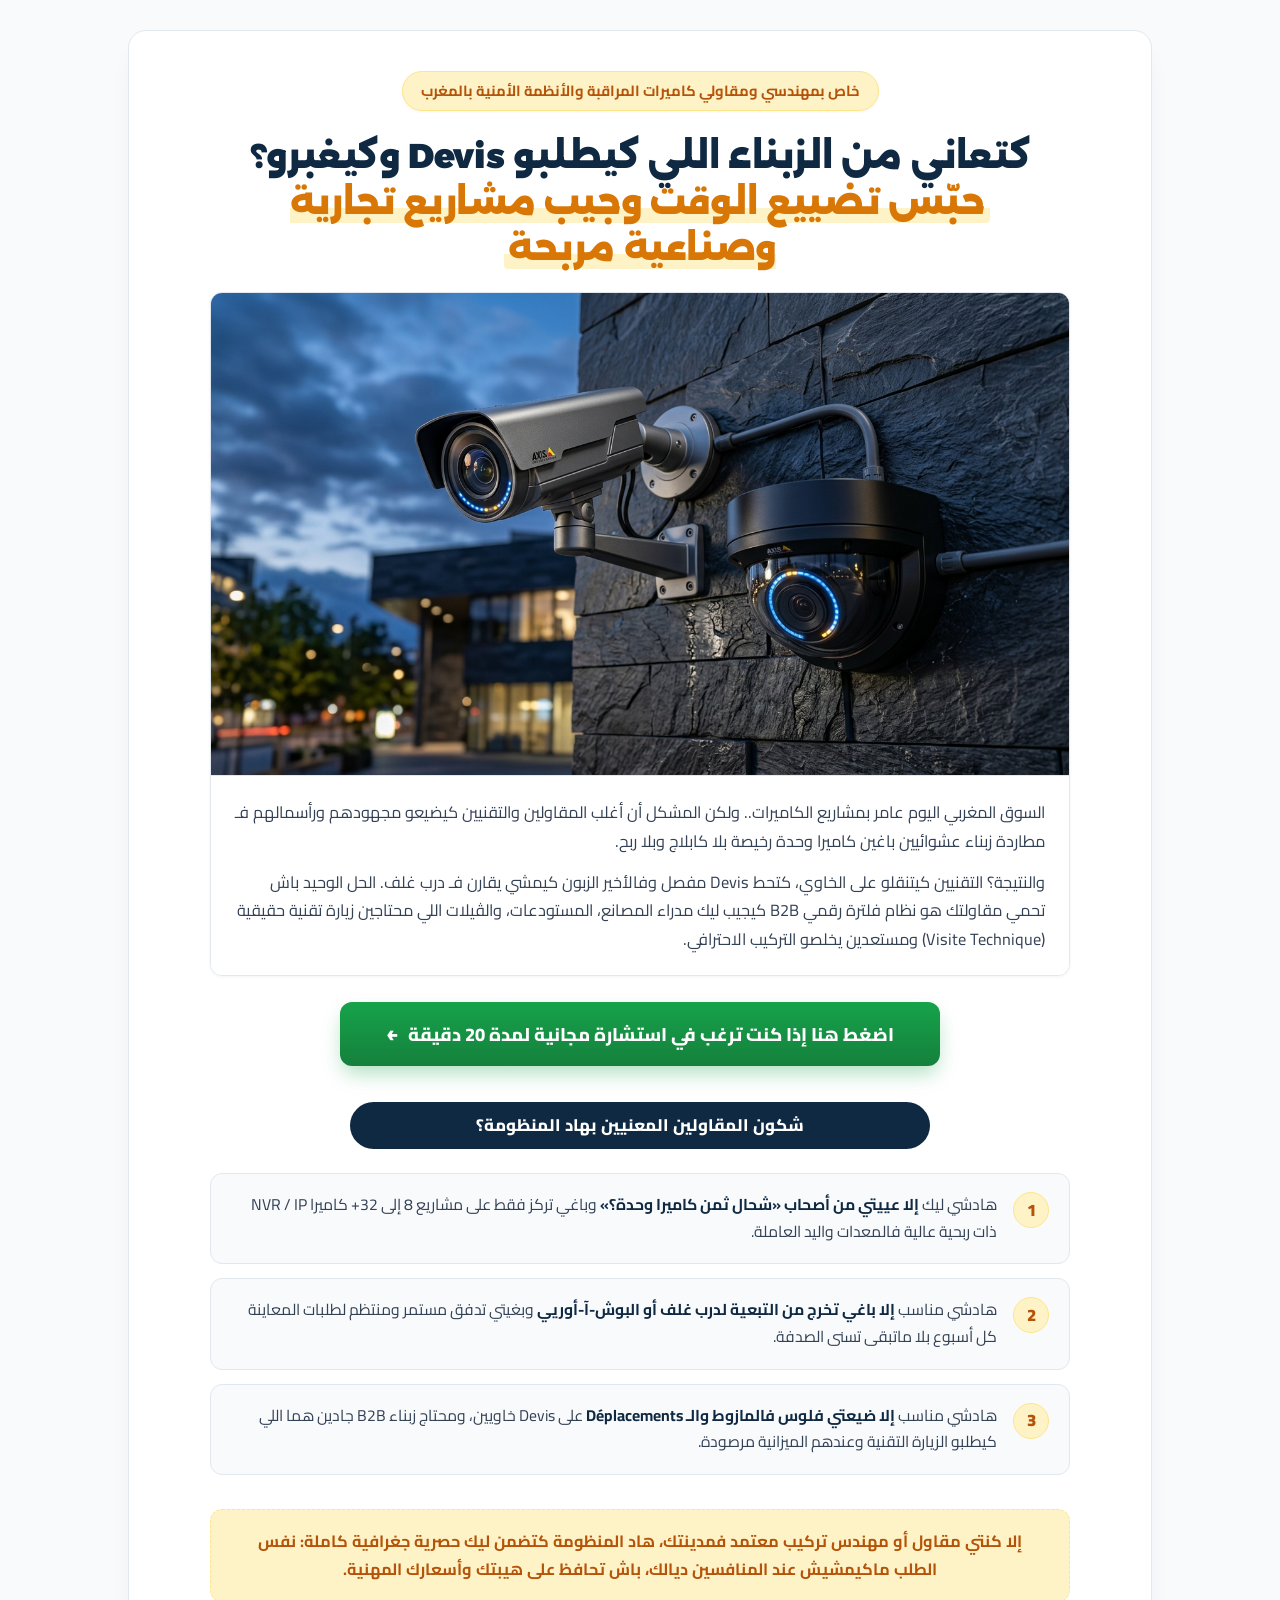
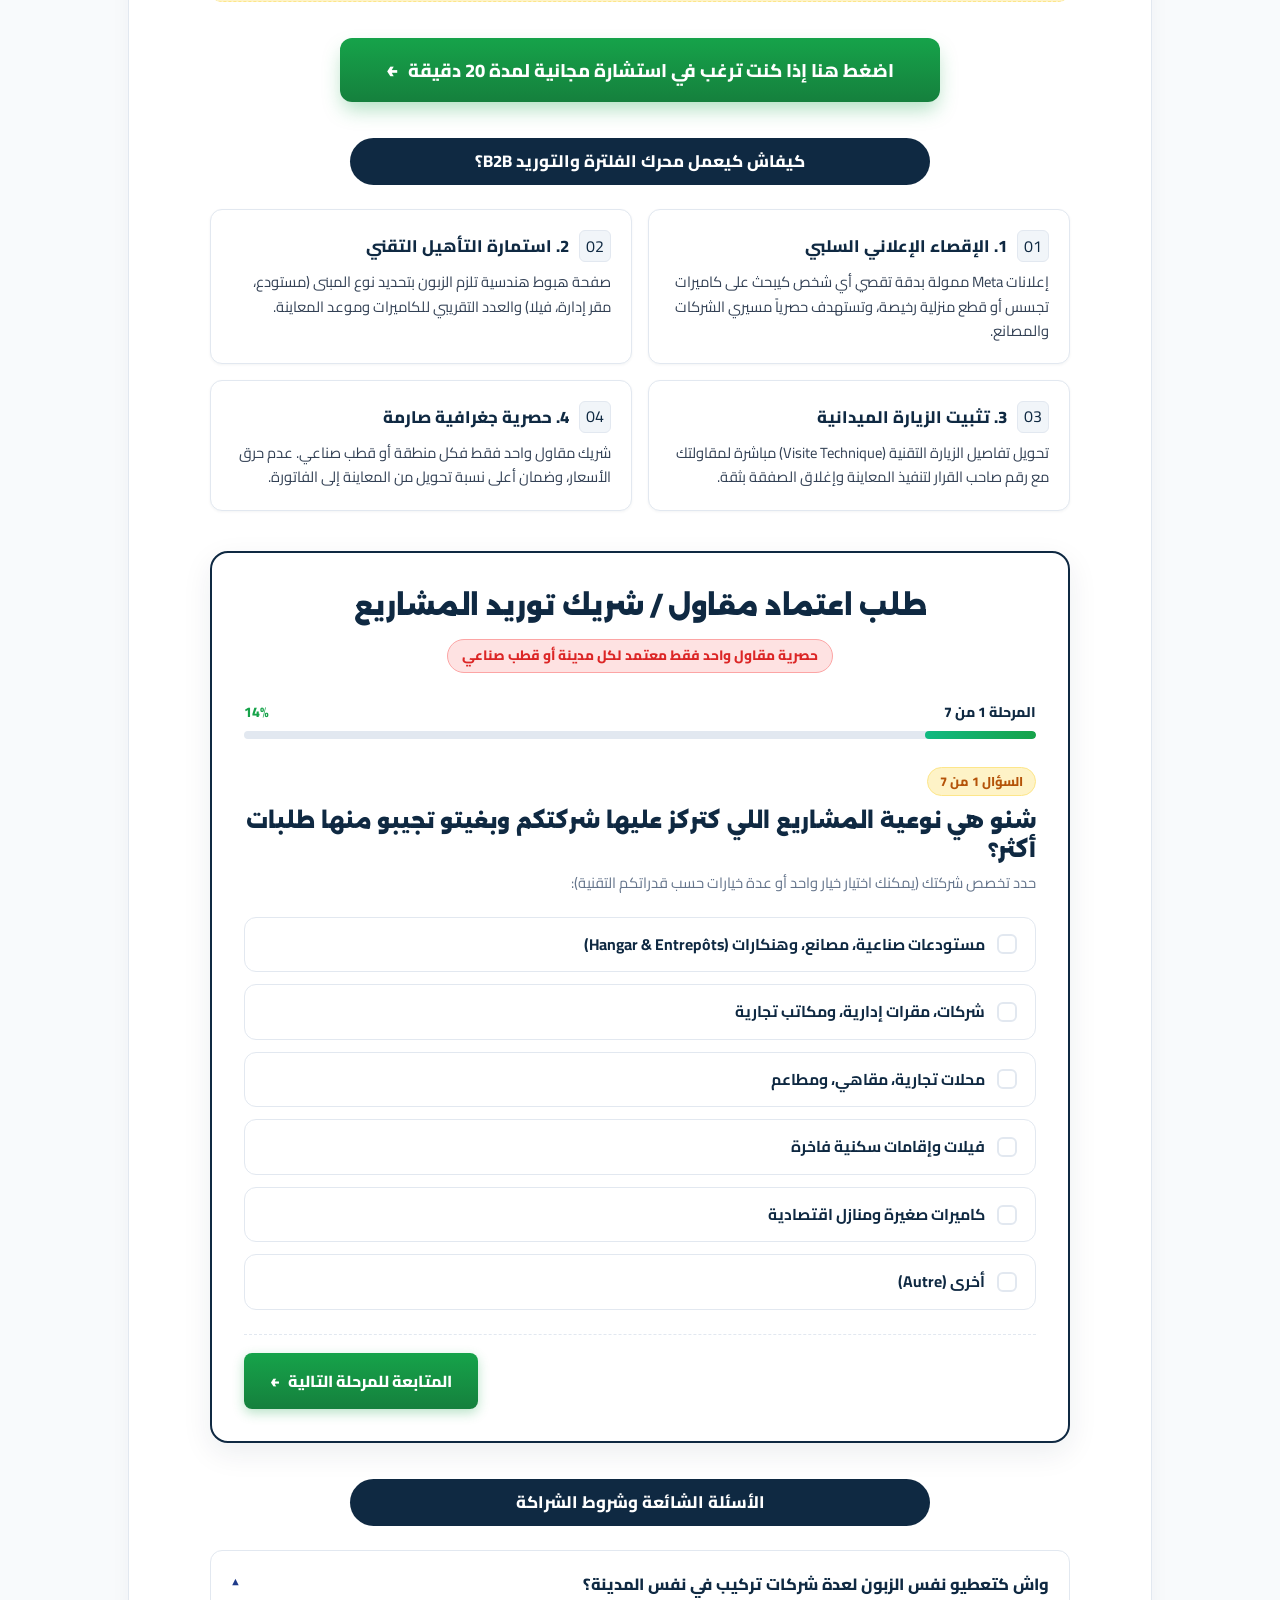
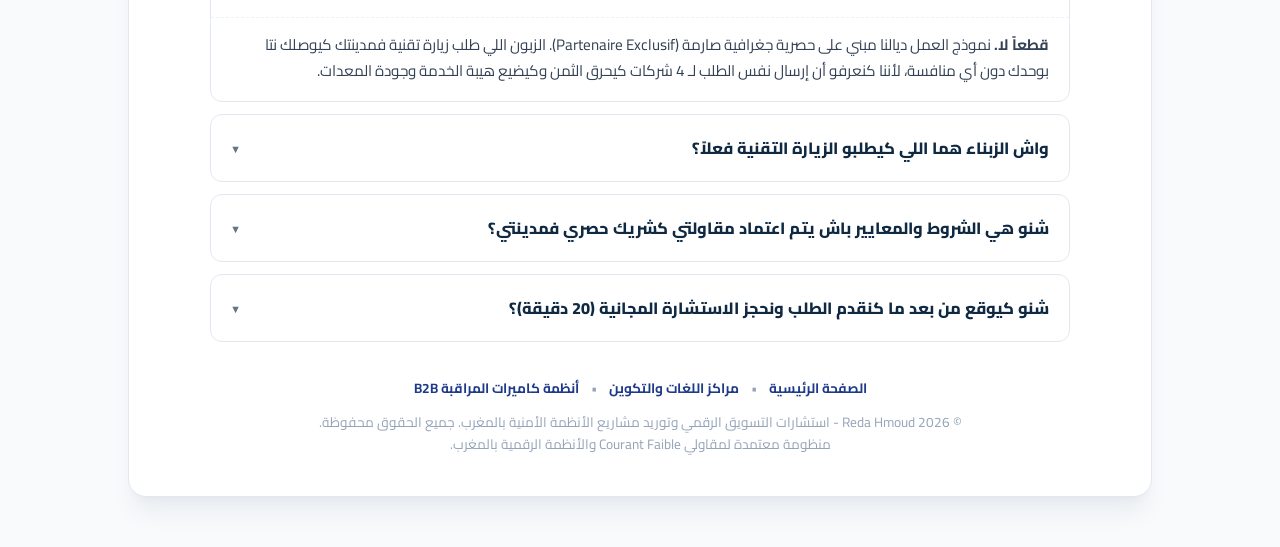
==== commit eba8498c: "add question in form section" ====
--- a/camera-securite.html
+++ b/camera-securite.html
@@ -180,18 +180,18 @@
           <!-- Progress bar & step indicator -->
           <div class="form-progress-wrap">
             <div class="progress-info-row">
-              <span class="step-indicator-text" id="stepIndicatorText">المرحلة 1 من 6</span>
-              <span class="step-percentage-text" id="stepPercentageText">17%</span>
+              <span class="step-indicator-text" id="stepIndicatorText">المرحلة 1 من 7</span>
+              <span class="step-percentage-text" id="stepPercentageText">14%</span>
             </div>
             <div class="progress-bar-track">
-              <div class="progress-bar-fill" id="progressBarFill" style="width: 17%;"></div>
+              <div class="progress-bar-fill" id="progressBarFill" style="width: 14%;"></div>
             </div>
           </div>
 
           <!-- Step 1: Project Selection (Filtre نوعية المشاريع) -->
           <div class="form-step active" data-step="1">
             <div class="step-header-box">
-              <span class="step-badge">السؤال 1 من 6</span>
+              <span class="step-badge">السؤال 1 من 7</span>
               <h4 class="step-question-title">شنو هي نوعية المشاريع اللي كتركز عليها شركتكم وبغيتو تجيبو منها طلبات أكثر؟</h4>
               <p class="step-question-desc">حدد تخصص شركتك (يمكنك اختيار خيار واحد أو عدة خيارات حسب قدراتكم التقنية):</p>
             </div>
@@ -261,7 +261,7 @@
           <!-- Step 2: Operational Capacity (القدرة التشغيلية - فرق التركيب) -->
           <div class="form-step" data-step="2">
             <div class="step-header-box">
-              <span class="step-badge">السؤال 2 من 6</span>
+              <span class="step-badge">السؤال 2 من 7</span>
               <h4 class="step-question-title">القدرة التشغيلية وحجم الفرق التقنية</h4>
               <p class="step-question-desc">شحال من فريق تركيب وتقنيين (Équipes d'installation) متوفرين عندكم حالياً؟</p>
             </div>
@@ -307,7 +307,7 @@
           <!-- Step 3: Geographic Coverage (مناطق ومدن التغطية - خيارات متعددة منفصلة) -->
           <div class="form-step" data-step="3">
             <div class="step-header-box">
-              <span class="step-badge">السؤال 3 من 6</span>
+              <span class="step-badge">السؤال 3 من 7</span>
               <h4 class="step-question-title">شنو هي المدينة الرئيسية ومناطق التغطية اللي تقدروا ديرو فيها معاينة ميدانية (Visite technique)؟</h4>
               <p class="step-question-desc">حدد جميع المدن والمناطق التي تستطيعون التنقل إليها لإجراء المعاينة الميدانية (يمكنك اختيار عدة مدن):</p>
             </div>
@@ -426,44 +426,36 @@
             </div>
           </div>
 
-          <!-- Step 4: Monthly Ad Budget (الميزانية الإعلانية الشهرية المقترحة) -->
+          <!-- Step 4: Social Media Advertising Experience (التجربة السابقة مع الإعلانات الممولة) -->
           <div class="form-step" data-step="4">
             <div class="step-header-box">
-              <span class="step-badge">السؤال 4 من 6</span>
-              <h4 class="step-question-title">شحال هي الميزانية الإعلانية الشهرية المقترحة لمشروعكم؟</h4>
-              <p class="step-question-desc">حدد الميزانية الشهرية المقترحة لحملاتكم التسويقية:</p>
+              <span class="step-badge">السؤال 4 من 7</span>
+              <h4 class="step-question-title">واش فايت ليكم خدمتو بالإعلانات الممولة فـ مواقع التواصل الاجتماعي (Social Media Ads)؟</h4>
+              <p class="step-question-desc">حدد تجربتكم السابقة مع إعلانات الفيسبوك، إنستغرام أو غيرها لجلب مشاريع الكاميرات:</p>
             </div>
 
             <div class="options-grid">
               <label class="option-card">
-                <input type="radio" name="ad_budget" value="أقل من 3,000 درهم / شهر">
-                <div class="option-content">
-                  <span class="option-indicator"></span>
-                  <span class="option-label">أقل من 3,000 درهم / شهر</span>
-                </div>
-              </label>
-
-              <label class="option-card">
-                <input type="radio" name="ad_budget" value="من 3,000 إلى 6,000 درهم / شهر">
-                <div class="option-content">
-                  <span class="option-indicator"></span>
-                  <span class="option-label">من 3,000 إلى 6,000 درهم / شهر</span>
-                </div>
-              </label>
-
-              <label class="option-card">
-                <input type="radio" name="ad_budget" value="من 6,000 إلى 12,000 درهم / شهر">
-                <div class="option-content">
-                  <span class="option-indicator"></span>
-                  <span class="option-label">من 6,000 إلى 12,000 درهم / شهر</span>
-                </div>
-              </label>
-
-              <label class="option-card">
-                <input type="radio" name="ad_budget" value="أكثر من 12,000 درهم / شهر">
-                <div class="option-content">
-                  <span class="option-indicator"></span>
-                  <span class="option-label">أكثر من 12,000 درهم / شهر</span>
+                <input type="radio" name="social_ads" value="نعم، كنطلقو إعلانات ممولة بانتظام (Facebook / Instagram)">
+                <div class="option-content">
+                  <span class="option-indicator"></span>
+                  <span class="option-label">نعم، كنطلقو إعلانات ممولة بانتظام (Facebook / Instagram)</span>
+                </div>
+              </label>
+
+              <label class="option-card">
+                <input type="radio" name="social_ads" value="نعم، جربنا ولكن بدون نتائج مرضية أو بدون متابعة">
+                <div class="option-content">
+                  <span class="option-indicator"></span>
+                  <span class="option-label">نعم، جربنا ولكن بدون نتائج مرضية أو بدون متابعة</span>
+                </div>
+              </label>
+
+              <label class="option-card">
+                <input type="radio" name="social_ads" value="لا، ما عمرنا درنا إعلانات ممولة فـ السوشيال ميديا">
+                <div class="option-content">
+                  <span class="option-indicator"></span>
+                  <span class="option-label">لا، ما عمرنا درنا إعلانات ممولة فـ السوشيال ميديا (كنعتمدو فقط على المعارف)</span>
                 </div>
               </label>
             </div>
@@ -480,28 +472,44 @@
             </div>
           </div>
 
-          <!-- Step 5: Sales Process Alignment (المتابعة التجارية وسرعة التواصل) -->
+          <!-- Step 5: Monthly Ad Budget (الميزانية الإعلانية الشهرية المقترحة) -->
           <div class="form-step" data-step="5">
             <div class="step-header-box">
-              <span class="step-badge">السؤال 5 من 6</span>
-              <h4 class="step-question-title">المتابعة التجارية وسرعة التواصل مع الزبناء</h4>
-              <p class="step-question-desc">حنا كنوفروا ليك نظام إعلاني احترافي كيجيب ليك طلبات مؤهلة، واش عندكم مسؤول تجاري مستعد يتواصل مع الزبون ويدير المعاينة فـ أقل من ساعتين؟</p>
+              <span class="step-badge">السؤال 5 من 7</span>
+              <h4 class="step-question-title">شحال هي الميزانية الإعلانية الشهرية المقترحة لمشروعكم؟</h4>
+              <p class="step-question-desc">حدد الميزانية الشهرية المقترحة لحملاتكم التسويقية:</p>
             </div>
 
             <div class="options-grid">
               <label class="option-card">
-                <input type="radio" name="sales_process" value="نعم، عندنا فريق كيتواصل ويسد الصفقات بسرعة">
-                <div class="option-content">
-                  <span class="option-indicator"></span>
-                  <span class="option-label">نعم، عندنا فريق كيتواصل ويسد الصفقات بسرعة</span>
-                </div>
-              </label>
-
-              <label class="option-card">
-                <input type="radio" name="sales_process" value="كنحتاجو تنظيم طريقة المتابعة أولاً">
-                <div class="option-content">
-                  <span class="option-indicator"></span>
-                  <span class="option-label">كنحتاجو تنظيم طريقة المتابعة أولاً</span>
+                <input type="radio" name="ad_budget" value="أقل من 3,000 درهم / شهر">
+                <div class="option-content">
+                  <span class="option-indicator"></span>
+                  <span class="option-label">أقل من 3,000 درهم / شهر</span>
+                </div>
+              </label>
+
+              <label class="option-card">
+                <input type="radio" name="ad_budget" value="من 3,000 إلى 6,000 درهم / شهر">
+                <div class="option-content">
+                  <span class="option-indicator"></span>
+                  <span class="option-label">من 3,000 إلى 6,000 درهم / شهر</span>
+                </div>
+              </label>
+
+              <label class="option-card">
+                <input type="radio" name="ad_budget" value="من 6,000 إلى 12,000 درهم / شهر">
+                <div class="option-content">
+                  <span class="option-indicator"></span>
+                  <span class="option-label">من 6,000 إلى 12,000 درهم / شهر</span>
+                </div>
+              </label>
+
+              <label class="option-card">
+                <input type="radio" name="ad_budget" value="أكثر من 12,000 درهم / شهر">
+                <div class="option-content">
+                  <span class="option-indicator"></span>
+                  <span class="option-label">أكثر من 12,000 درهم / شهر</span>
                 </div>
               </label>
             </div>
@@ -512,16 +520,54 @@
                 <span>السابق</span>
               </button>
               <button type="button" class="step-btn next-btn" data-next="6">
+                <span>المتابعة للمرحلة التالية</span>
+                <span class="btn-arrow">←</span>
+              </button>
+            </div>
+          </div>
+
+          <!-- Step 6: Sales Process Alignment (المتابعة التجارية وسرعة التواصل) -->
+          <div class="form-step" data-step="6">
+            <div class="step-header-box">
+              <span class="step-badge">السؤال 6 من 7</span>
+              <h4 class="step-question-title">المتابعة التجارية وسرعة التواصل مع الزبناء</h4>
+              <p class="step-question-desc">حنا كنوفروا ليك نظام إعلاني احترافي كيجيب ليك طلبات مؤهلة، واش عندكم مسؤول تجاري مستعد يتواصل مع الزبون ويدير المعاينة فـ أقل من ساعتين؟</p>
+            </div>
+
+            <div class="options-grid">
+              <label class="option-card">
+                <input type="radio" name="sales_process" value="نعم، عندنا فريق كيتواصل ويسد الصفقات بسرعة">
+                <div class="option-content">
+                  <span class="option-indicator"></span>
+                  <span class="option-label">نعم، عندنا فريق كيتواصل ويسد الصفقات بسرعة</span>
+                </div>
+              </label>
+
+              <label class="option-card">
+                <input type="radio" name="sales_process" value="كنحتاجو تنظيم طريقة المتابعة أولاً">
+                <div class="option-content">
+                  <span class="option-indicator"></span>
+                  <span class="option-label">كنحتاجو تنظيم طريقة المتابعة أولاً</span>
+                </div>
+              </label>
+            </div>
+
+            <div class="step-actions">
+              <button type="button" class="step-btn prev-btn" data-prev="5">
+                <span class="btn-arrow">→</span>
+                <span>السابق</span>
+              </button>
+              <button type="button" class="step-btn next-btn" data-next="7">
                 <span>المتابعة للمرحلة الأخيرة</span>
                 <span class="btn-arrow">←</span>
               </button>
             </div>
           </div>
 
-          <!-- Step 6: Contact Details & Strategic Session (معلومات المسؤول وحجز الموعد) -->
-          <div class="form-step" data-step="6">
+          <!-- Step 7: Contact Details & Strategic Session (معلومات المسؤول وحجز الموعد) -->
+          <div class="form-step" data-step="7">
             <div class="step-header-box">
-              <span class="step-badge">المرحلة 6 من 6</span>
+              <span class="step-badge">المرحلة 7 من 7</span>
               <h4 class="step-question-title">معلومات المسؤول وحجز موعد دراسة المشروع</h4>
               <p class="step-question-desc">عمر المعطيات أسفله باش نتواصلو معاك لمناقشة جدوى المشروع وتأكيد الحصرية في منطقتك:</p>
             </div>
@@ -555,6 +601,15 @@
                   <span class="phone-country-code">+212</span>
                   <input type="tel" id="installerPhone" class="form-input phone-input" placeholder="06 61 00 00 00" required>
                 </div>
+              </div>
+
+              <!-- Gmail / Email (Optional) -->
+              <div class="form-group">
+                <label for="installerEmail" class="form-label">
+                  <span>البريد الإلكتروني / Gmail</span>
+                  <span class="optional-tag">(اختياري)</span>
+                </label>
+                <input type="email" id="installerEmail" class="form-input" placeholder="مثال: contact@entreprise.ma أو nom@gmail.com" dir="ltr" style="text-align: right;">
               </div>
 
               <!-- City Dropdown with separated cities -->
@@ -591,7 +646,7 @@
             </div>
 
             <div class="step-actions">
-              <button type="button" class="step-btn prev-btn" data-prev="5">
+              <button type="button" class="step-btn prev-btn" data-prev="6">
                 <span class="btn-arrow">→</span>
                 <span>السابق</span>
               </button>
--- a/assets/css/security-b2b.css
+++ b/assets/css/security-b2b.css
@@ -787,6 +787,13 @@
 .form-label .required-star {
   color: var(--accent-red);
   font-weight: 900;
+}
+
+.form-label .optional-tag {
+  color: #64748b;
+  font-size: 0.82rem;
+  font-weight: 600;
+  margin-right: 6px;
 }
 
 .form-input,
